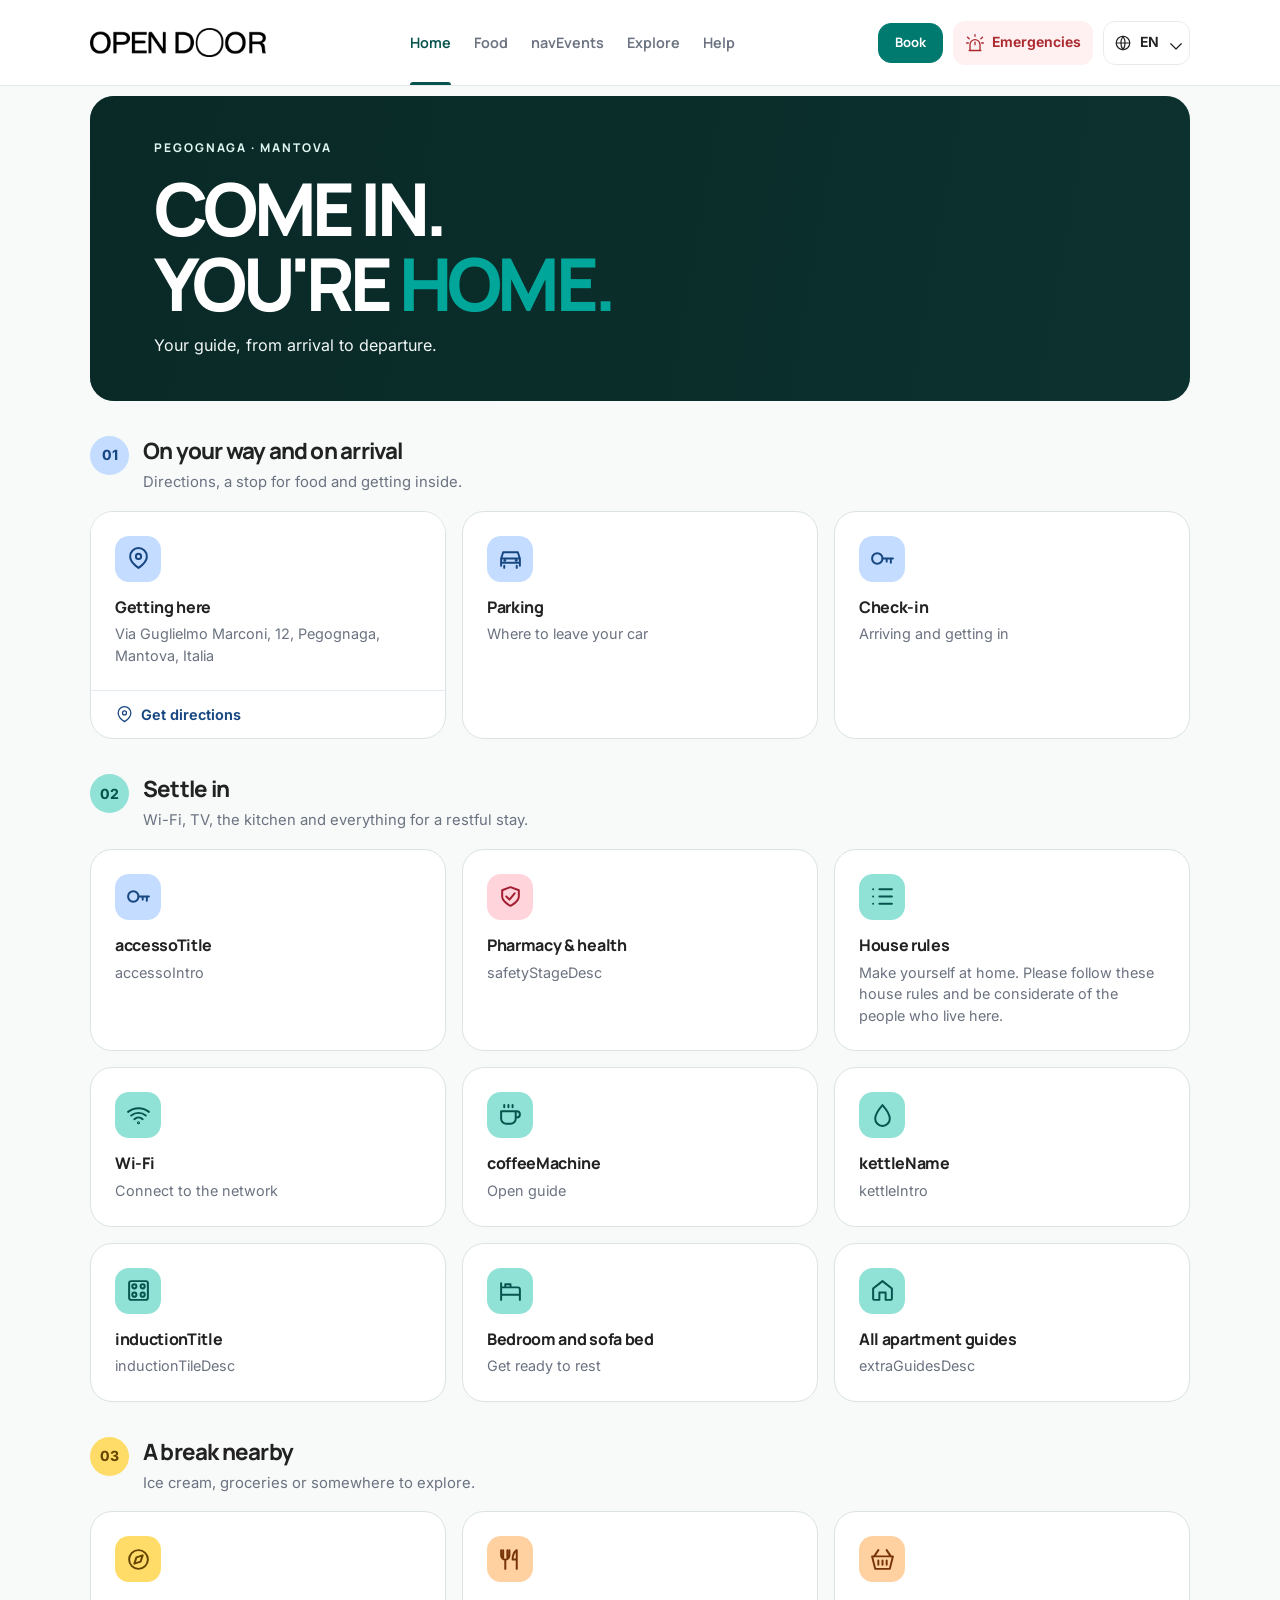
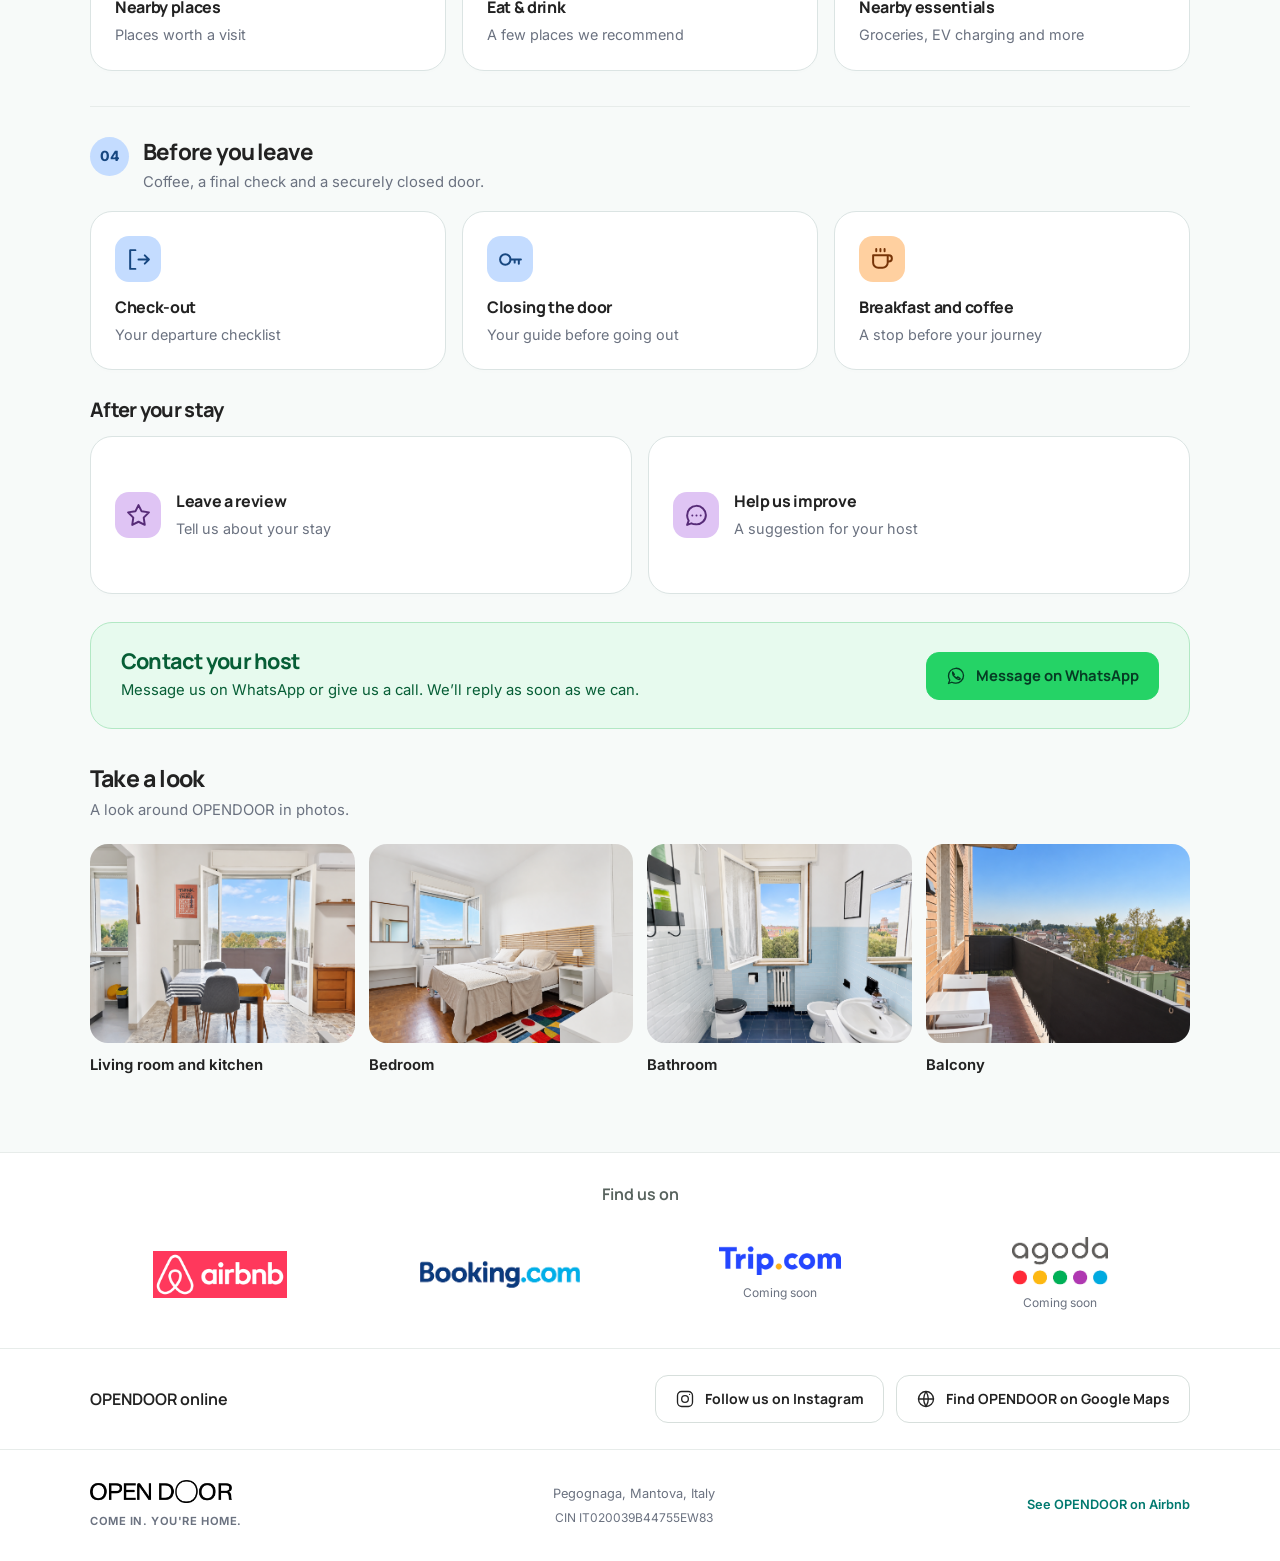
==== index.html @ 650f6b35 "Invalidate browser cache for consistently styled House guide pages" ====
<!doctype html>
<html lang="it">
<head>
  <meta charset="utf-8">
  <meta name="viewport" content="width=device-width, initial-scale=1, viewport-fit=cover">
  <meta http-equiv="Content-Security-Policy" content="default-src 'none'; script-src 'self'; style-src 'self' 'unsafe-inline'; img-src 'self' https: blob: data:; media-src 'self' https: blob:; font-src 'self'; connect-src 'self'; base-uri 'none'; form-action 'none'; object-src 'none'">
  <meta name="robots" content="noindex,nofollow">
  <meta name="theme-color" content="#F7FAF9">
  <meta name="description" content="Il Guest Hub di OPENDOOR a Pegognaga. Check-in, informazioni sulla casa, dintorni e aiuto, in sette lingue.">
  <title>OPENDOOR · Guest Hub</title>
  <link rel="icon" type="image/png" href="assets/images/favicon.png">
  <link rel="stylesheet" href="assets/styles.css?v=20261017-guest-flow-v2">
  <link rel="stylesheet" href="assets/journey.css?v=20261017-unified-house-guides">
  <script defer src="assets/content.js?v=20261017-release-content"></script>
  <script defer src="assets/booking-links.js"></script>
  <script defer src="assets/guest-journey.js?v=20261017-guest-flow-v2"></script>
  <script defer src="assets/content-loader.js"></script>
  <script defer src="assets/app.js?v=20261017-unified-house-guides"></script>
</head>
<body>
  <a class="skip-link" href="#main">Vai al contenuto</a>
  <header class="site-header" id="header"></header>
  <main id="main" tabindex="-1"></main>
  <footer id="footer" class="site-footer"></footer>
  <nav id="mobile-nav" class="mobile-nav" aria-label="Navigazione principale"></nav>
  <noscript><div class="noscript"><img src="assets/images/logo-opendoor-black.png" width="205" height="33" alt="OPENDOOR"><h1>COME IN. YOU'RE HOME.</h1><p>Per aprire il Guest Hub, abilita JavaScript nel browser.<br>Enable JavaScript to open your Guest Hub.</p><a href="tel:112">Emergenza / Emergency · 112</a><br><a href="https://wa.me/393426992850" target="_blank" rel="noopener noreferrer">WhatsApp · Host</a><br><a href="https://airbnb.it/h/opendoor/" target="_blank" rel="noopener noreferrer">Airbnb · OPENDOOR</a></div></noscript>
</body>
</html>
---- assets/styles.css ----
@font-face{font-family:Manrope;font-style:normal;font-weight:100 900;font-display:swap;src:url('fonts/manrope-latin-wght-normal.woff2') format('woff2');unicode-range:U+0000-00FF,U+0131,U+0152-0153,U+02BB-02BC,U+02C6,U+02DA,U+02DC,U+0304,U+0308,U+0329,U+2000-206F,U+2074,U+20AC,U+2122,U+2191,U+2193,U+2212,U+2215,U+FEFF,U+FFFD}
@font-face{font-family:Manrope;font-style:normal;font-weight:100 900;font-display:swap;src:url('fonts/manrope-latin-ext-wght-normal.woff2') format('woff2');unicode-range:U+0100-02BA,U+02BD-02C5,U+02C7-02CC,U+02CE-02D7,U+02DD-02FF,U+0304,U+0308,U+0329,U+1D00-1DBF,U+1E00-1E9F,U+1EF2-1EFF,U+2020,U+20A0-20AB,U+20AD-20C0,U+2113,U+2C60-2C7F,U+A720-A7FF}
@font-face{font-family:Inter;font-style:normal;font-weight:100 900;font-display:swap;src:url('fonts/inter-latin-wght-normal.woff2') format('woff2');unicode-range:U+0000-00FF,U+0131,U+0152-0153,U+02BB-02BC,U+02C6,U+02DA,U+02DC,U+0304,U+0308,U+0329,U+2000-206F,U+2074,U+20AC,U+2122,U+2191,U+2193,U+2212,U+2215,U+FEFF,U+FFFD}
@font-face{font-family:Inter;font-style:normal;font-weight:100 900;font-display:swap;src:url('fonts/inter-latin-ext-wght-normal.woff2') format('woff2');unicode-range:U+0100-02BA,U+02BD-02C5,U+02C7-02CC,U+02CE-02D7,U+02DD-02FF,U+0304,U+0308,U+0329,U+1D00-1DBF,U+1E00-1E9F,U+1EF2-1EFF,U+2020,U+20A0-20AB,U+20AD-20C0,U+2113,U+2C60-2C7F,U+A720-A7FF}
:root{--primary:#00A699;--primary-dark:#008F84;--ink:#222;--muted:#6B7280;--bg:#F7FAF9;--card:#fff;--line:#E7ECEA;--soft:#E6F7F5;--teal-text:#00796F;--red:#AC292E;--red-bg:#FFF1F1;--radius:22px;--heading:Manrope,Inter,system-ui,-apple-system,BlinkMacSystemFont,"Segoe UI",sans-serif;--body:Inter,system-ui,-apple-system,BlinkMacSystemFont,"Segoe UI",sans-serif}
*{box-sizing:border-box}html{font-size:16px;scroll-behavior:smooth;scroll-padding-top:100px}body{margin:0;background:var(--bg);color:var(--ink);font:1rem/1.6 var(--body);-webkit-font-smoothing:antialiased}button,input,select{font:inherit}button,a{-webkit-tap-highlight-color:transparent}a{color:var(--teal-text);text-decoration:none}button{cursor:pointer}button:disabled{cursor:default}img{max-width:100%;height:auto;display:block}svg{width:24px;height:24px;flex-shrink:0}h1,h2,h3,p{margin:0}h1,h2,h3,.button,.tile-title,.desktop-nav,.mobile-nav,.eyebrow{font-family:var(--heading)}h1,h2,h3{line-height:1.2;letter-spacing:-.035em}h1{font-size:clamp(2.2rem,5vw,3.75rem);font-weight:750}h2{font-size:1.65rem;font-weight:750}h3{font-size:1.18rem;font-weight:700}p{color:var(--muted)}a:focus-visible,button:focus-visible,select:focus-visible,summary:focus-visible,[tabindex="-1"]:focus-visible{outline:3px solid #00796F;outline-offset:5px}#main:focus-visible{outline:none}.skip-link{position:fixed;top:12px;left:16px;z-index:100;background:var(--ink);color:#fff;padding:12px 18px;border-radius:12px;transform:translateY(-160%)}.skip-link:focus{transform:none}.site-header{height:86px;position:sticky;top:0;z-index:30;border-bottom:1px solid var(--line);background:rgba(255,255,255,.96)}.header-inner{max-width:1160px;height:100%;margin:auto;padding:0 30px;display:flex;align-items:center;justify-content:space-between;gap:24px}.brand img{width:176px;height:auto}.desktop-nav{display:flex;align-items:center;gap:32px;font-size:.9rem;font-weight:650;height:100%}.desktop-nav a{color:var(--muted);height:100%;display:flex;align-items:center;position:relative}.desktop-nav a.active{color:var(--teal-text)}.desktop-nav a.active:after{content:"";position:absolute;bottom:0;left:0;right:0;height:3px;background:var(--primary);border-radius:5px 5px 0 0}.header-actions{display:flex;align-items:center;gap:10px}.emergency-link{display:flex;gap:7px;align-items:center;color:var(--red);min-height:44px;padding:7px 12px;border-radius:12px;font-size:.875rem;font-weight:650}.emergency-link svg{width:20px;height:20px}@media (hover: hover) and (pointer: fine){.emergency-link:hover{background:var(--red-bg)}}.lang{position:relative}.lang-trigger{display:flex;align-items:center;gap:8px;min-height:44px;min-width:76px;padding:8px 10px;border:1px solid var(--line);border-radius:12px;background:#fff;color:var(--ink);font-size:.875rem;font-weight:650}.lang-trigger svg{width:18px;height:18px}.lang-trigger .chevron{width:12px;height:12px}.lang-menu{position:absolute;right:0;top:52px;min-width:196px;background:#fff;border:1px solid var(--line);border-radius:16px;padding:7px;box-shadow:0 12px 35px #2221}.lang-menu[hidden]{display:none}.lang-menu button{border:0;border-radius:10px;background:transparent;width:100%;text-align:left;padding:10px 12px;min-height:44px;display:flex;justify-content:space-between;gap:12px;color:var(--ink);font-size:.925rem}.lang-menu button.selected{background:var(--soft);color:var(--teal-text)}@media (hover: hover) and (pointer: fine){.lang-menu button:hover{background:var(--soft);color:var(--teal-text)}}.lang-menu button svg{width:18px;height:18px}
main{width:100%;max-width:1160px;margin:auto;padding:0 30px 76px;min-height:65vh}.home-hero{padding:58px 0 40px;border-bottom:1px solid var(--line);display:flex;align-items:center;justify-content:space-between;gap:48px}.eyebrow{font-size:.75rem;letter-spacing:.16em;font-weight:750;color:var(--teal-text);text-transform:uppercase}.home-hero h1{font-size:clamp(2.75rem,5.7vw,4.65rem);line-height:1.03;margin:16px 0 18px;font-weight:780;letter-spacing:-.065em}.home-hero h1 .home-word{color:var(--primary)}.hero-copy{font-size:1.08rem;color:#626966}.hero-aside{max-width:255px;border-left:1px solid var(--line);padding-left:32px;display:flex;flex-direction:column;gap:22px}.mini-fact{display:flex;gap:12px;align-items:center}.mini-fact svg{color:var(--teal-text);width:22px;height:22px}.mini-fact strong{font-size:.925rem;font-weight:650;display:block}.mini-fact span{font-size:.8rem;display:block;color:var(--muted)}.section-heading{display:flex;justify-content:space-between;gap:20px;align-items:center;margin:36px 0 22px}.section-heading h2{font-size:1.45rem}.section-heading p{margin-top:6px;font-size:.925rem}.section-heading .section-note{font-size:.75rem;letter-spacing:.08em;font-weight:650;color:var(--muted);white-space:nowrap}.tile-grid{display:grid;grid-template-columns:repeat(4,minmax(0,1fr));gap:16px}.tile{background:var(--card);border:1px solid var(--line);border-radius:var(--radius);padding:24px;min-height:172px;color:var(--ink);display:flex;flex-direction:column;align-items:flex-start;gap:18px;position:relative;box-shadow:0 3px 8px #273b3402;transition:transform .15s,box-shadow .15s,border-color .15s}@media (hover: hover) and (pointer: fine){.tile:hover{transform:translateY(-2px);border-color:#b9d9d4;box-shadow:0 8px 22px #273b3408}}.icon-box{display:flex;align-items:center;justify-content:center;width:44px;height:44px;border-radius:13px;background:var(--soft);color:var(--teal-text);flex-shrink:0}.icon-box svg{width:22px;height:22px}.tile-title{font-size:.975rem;font-weight:750;line-height:1.3;display:block;letter-spacing:-.02em}.tile-description{font-size:.875rem;line-height:1.5;color:var(--muted);display:block;margin-top:5px}.tile.featured{background:var(--soft);border-color:#c2e9e4}.tile.featured .icon-box{background:var(--primary);color:#fff}.tile.danger .icon-box{color:var(--red);background:var(--red-bg)}.help-banner{margin-top:28px;border-radius:var(--radius);background:#087F76;color:#fff;padding:25px 30px;display:flex;justify-content:space-between;gap:25px;align-items:center}.help-banner h2{font-size:1.35rem;margin-bottom:5px}.help-banner p{color:#d5efeb;font-size:.925rem}.help-banner .button{background:#fff;color:#00685F;white-space:nowrap;border-color:#fff}.button{display:inline-flex;align-items:center;justify-content:center;gap:10px;border-radius:13px;min-height:48px;padding:12px 19px;font-size:.925rem;font-weight:700;line-height:1.4;color:#fff;background:var(--teal-text);border:1px solid var(--teal-text);text-align:center;transition:background .15s}.button svg{width:20px;height:20px}@media (hover: hover) and (pointer: fine){.button:hover{background:#00685F;border-color:#00685F}}.button.secondary{background:var(--soft);color:var(--teal-text);border-color:transparent}@media (hover: hover) and (pointer: fine){.button.secondary:hover{background:#d6efeb}}.button.outline{color:var(--ink);background:#fff;border:1px solid #d7dfdc}@media (hover: hover) and (pointer: fine){.button.outline:hover{background:var(--bg)}}.button.danger{background:var(--red);border-color:var(--red)}@media (hover: hover) and (pointer: fine){.button.danger:hover{background:#922126}}.actions{display:flex;flex-wrap:wrap;gap:12px;margin-top:22px}.back-link{display:inline-flex;align-items:center;gap:8px;min-height:44px;font-size:.875rem;font-weight:600;color:var(--muted);margin:24px 0 10px}.back-link svg{width:16px;height:16px}.page-header{padding:14px 0 30px;max-width:760px}.page-header .eyebrow{margin-bottom:14px}.page-header h1{font-size:clamp(2.1rem,4vw,3.2rem)}.page-header p{font-size:1.05rem;margin-top:14px;max-width:640px}.content-narrow{max-width:760px}.content-grid{display:grid;grid-template-columns:1.4fr 1fr;gap:22px;align-items:start}.panel{padding:30px;background:#fff;border:1px solid var(--line);border-radius:var(--radius)}.panel+.panel{margin-top:20px}.panel h2{font-size:1.35rem;margin-bottom:16px}.panel p+p{margin-top:12px}.panel-heading{display:flex;align-items:center;gap:13px;margin-bottom:20px}.panel-heading h2{margin:0}.panel.teal-panel{background:var(--soft);border-color:#cdebe6}.label{font-size:.8rem;letter-spacing:.055em;text-transform:uppercase;font-weight:700;color:var(--muted);margin-bottom:8px}.network{display:flex;justify-content:space-between;align-items:center;gap:16px;border-bottom:1px solid var(--line);padding-bottom:22px;margin-bottom:22px}.network strong{font-size:2rem;line-height:1.2;letter-spacing:-.035em}.copy-button{border:1px solid var(--line);background:var(--bg);border-radius:12px;padding:10px 14px;min-height:44px;display:flex;align-items:center;gap:8px;font-size:.875rem;color:var(--ink)}.copy-button svg{width:18px;height:18px}.info-line{display:flex;gap:12px;align-items:flex-start;padding:18px;background:var(--soft);border-radius:15px;color:var(--teal-text);font-size:.925rem}.info-line p{color:#34635b}.info-line svg{width:20px;height:20px;margin-top:3px}.steps{list-style:none;padding:0;margin:0}.step{display:flex;gap:20px;padding:25px 0;border-bottom:1px solid var(--line)}.step:first-child{padding-top:0}.step:last-child{border:0;padding-bottom:0}.step-number{width:35px;height:35px;border-radius:50%;background:var(--soft);color:var(--teal-text);flex-shrink:0;display:flex;align-items:center;justify-content:center;font-size:.925rem;font-weight:750}.step h2{font-size:1.1rem;margin:4px 0 9px}.step p{font-size:.975rem}.step .inline-link{font-size:.9rem;font-weight:650;display:inline-flex;min-height:40px;align-items:center;margin-top:6px}.step .info-line{margin-top:13px}.fact-grid{display:grid;grid-template-columns:repeat(3,minmax(0,1fr));gap:12px;margin-bottom:24px}.fact{padding:22px;background:var(--soft);border-radius:18px;display:flex;flex-direction:column;gap:10px;color:var(--teal-text)}.fact strong{color:var(--ink);font-size:1rem}.fact span{font-size:.875rem;color:var(--muted)}.amenities{display:flex;flex-wrap:wrap;gap:10px;margin-top:20px}.amenity{display:flex;align-items:center;gap:8px;padding:8px 12px;border-radius:10px;border:1px solid var(--line);font-size:.875rem}.amenity svg{width:18px;height:18px;color:var(--teal-text)}.accordion{border:1px solid var(--line);border-radius:18px;background:#fff;margin-top:12px;overflow:hidden}.accordion summary{cursor:pointer;display:flex;gap:14px;align-items:center;list-style:none;padding:20px;min-height:70px;font-family:var(--heading);font-weight:700;font-size:1rem}.accordion summary::-webkit-details-marker{display:none}.accordion summary:after{content:"+";font-weight:400;font-size:1.5rem;line-height:1;margin-left:auto;color:var(--muted)}.accordion[open] summary:after{content:"−"}.accordion summary svg{color:var(--teal-text);width:21px;height:21px}.accordion-body{padding:0 22px 22px}.accordion-body p{font-size:.975rem}.rule-list{list-style:none;padding:0;margin:0}.rule-list li{padding:16px 0;border-bottom:1px solid var(--line)}.rule-list li:last-child{border:0;padding-bottom:0}.rule-list strong{display:block;font-size:.975rem;margin-bottom:5px}.rule-list p{font-size:.925rem}.checklist{display:flex;flex-direction:column;gap:0;margin:8px 0}.check-item{display:flex;gap:14px;align-items:flex-start;padding:16px 0;border-bottom:1px solid var(--line);cursor:pointer}.check-item:last-child{border:0}.check-item input{appearance:none;width:24px;height:24px;border:1.5px solid #c2d3cd;border-radius:7px;flex-shrink:0;margin:2px 0 0;background:#fff;display:grid;place-content:center;cursor:pointer}.check-item input:checked{background:var(--teal-text);border-color:var(--teal-text)}.check-item input:checked:after{content:"✓";color:#fff;font-weight:800;font-size:17px}.check-item input:focus-visible{outline:3px solid var(--primary-dark);outline-offset:4px}.check-item input:checked+span{color:var(--muted)}.check-item span{font-size:.975rem}.check-item small{display:block;color:var(--muted);font-size:.875rem}.thank-you{padding-top:24px;border-top:1px solid var(--line);margin-top:20px;color:var(--teal-text);font-weight:600}.host-panel{background:var(--soft);border-color:#cdebe6;max-width:760px}.host-identity{display:flex;gap:16px;align-items:center;margin-bottom:25px}.host-avatar{width:62px;height:62px;border-radius:50%;background:#d0eee9;display:flex;align-items:center;justify-content:center;font-size:1.75rem;font-weight:600;color:#08766d}.host-identity h2{font-size:1.45rem;margin:0}.host-identity p{font-size:.875rem}.host-panel .actions .button{flex:1}.host-panel .actions{margin:0}.help-secondary{display:grid;grid-template-columns:1fr 1fr;gap:16px;max-width:760px;margin-top:20px}.help-secondary .tile{min-height:154px}.emergency-panel{background:var(--red-bg);border-color:#efdadb;text-align:center}.emergency-number{display:block;font-size:clamp(5rem,15vw,7rem);font-weight:750;line-height:1.1;letter-spacing:-.06em;color:var(--red);margin:12px 0}.emergency-panel h2{font-size:1.2rem;color:#70272b}.emergency-panel p{color:#7d5557}.emergency-panel .button{margin:24px 0 5px;min-width:230px}.emergency-note{margin-top:12px;font-size:.875rem}.emergency-panel .eyebrow{color:var(--red)}.emergency-safety{margin-top:22px}.category-links{display:grid;grid-template-columns:repeat(3,minmax(0,1fr));gap:16px;margin-bottom:32px}.category-links .tile{min-height:152px}.place-grid{display:grid;grid-template-columns:repeat(2,minmax(0,1fr));gap:20px}.place-card{display:flex;flex-direction:column;border-radius:var(--radius);background:#fff;border:1px solid var(--line);overflow:hidden}.place-photo{position:relative;background:var(--soft);height:225px;overflow:hidden}.place-photo img{width:100%;height:100%;object-fit:cover}.distance{display:inline-flex;align-items:center;gap:5px;background:var(--soft);border-radius:50px;padding:6px 11px;font-size:.8rem;font-weight:600;color:var(--teal-text);white-space:nowrap}.distance svg{width:14px;height:14px}.place-photo .distance{position:absolute;left:18px;bottom:17px;background:#fff;color:var(--ink)}.place-body{padding:25px;display:flex;flex-direction:column;flex:1}.place-meta{display:flex;justify-content:space-between;gap:12px;align-items:center;margin-bottom:14px}.place-category{font-size:.75rem;letter-spacing:.065em;text-transform:uppercase;color:var(--teal-text);font-weight:700}.place-body h2{font-size:1.32rem;letter-spacing:-.03em}.place-body p{font-size:.925rem;margin-top:12px}.place-address{display:flex;align-items:flex-start;gap:8px;color:var(--muted);font-size:.8rem;margin-top:12px}.place-address svg{width:15px;height:15px;margin-top:3px}.place-body .button{margin-top:22px;width:100%}.place-body .button-space{flex:1;min-height:4px}.photo-credit{font-size:.75rem;padding:10px 25px;border-top:1px solid var(--line);color:var(--muted)}.photo-credit a{color:var(--muted);text-decoration:underline}.food-grid{grid-template-columns:repeat(3,minmax(0,1fr))}.food-grid .place-body{padding:24px}.food-grid .place-body h2{font-size:1.12rem}.food-grid .place-meta{display:block}.food-grid .distance{margin-top:10px}.local-note{font-size:.875rem;margin-bottom:22px}.waste-panel .icon-box{margin-bottom:20px}.empty-page{padding:35px;text-align:center}.gallery{display:grid;grid-template-columns:repeat(4,minmax(0,1fr));gap:14px}.gallery img{border-radius:18px;aspect-ratio:4/3;object-fit:cover}.toast{position:fixed;bottom:30px;left:50%;transform:translateX(-50%);padding:12px 20px;border-radius:14px;background:var(--ink);color:#fff;z-index:60;box-shadow:0 8px 20px #0002;max-width:calc(100vw - 40px);font-size:.875rem}.site-footer{border-top:1px solid var(--line);background:#fff}.footer-inner{max-width:1160px;margin:auto;padding:30px;display:flex;justify-content:space-between;align-items:center;gap:20px}.footer-brand img{width:142px}.footer-brand .footer-slogan{font-size:.7rem;font-weight:650;letter-spacing:.05em;color:var(--muted);margin-top:10px}.footer-info{text-align:center;font-size:.8rem;color:var(--muted)}.footer-info .cin{font-size:.75rem;margin-top:3px}.airbnb-link{font-size:.8rem;font-weight:600;min-height:44px;display:inline-flex;align-items:center}.mobile-nav{display:none}.noscript{max-width:550px;margin:100px auto;text-align:center;padding:30px}.noscript img{margin:0 auto 35px}.noscript p{margin:25px 0}
@media(min-width:1300px){.home-hero{padding-top:64px;padding-bottom:46px}.tile{min-height:176px}}
@media(max-width:1100px){.desktop-nav{gap:24px}.tile-grid{grid-template-columns:repeat(3,minmax(0,1fr))}.header-inner{gap:16px}.brand img{width:152px}.emergency-link span{display:none}.food-grid{grid-template-columns:repeat(2,minmax(0,1fr))}}
@media(max-width:767px){html{scroll-padding-top:85px}.site-header{height:72px}.header-inner{padding:0 22px;gap:14px}.brand img{width:145px}.desktop-nav{display:none}.header-actions{gap:4px}.emergency-link{padding:10px}.lang-trigger{min-width:66px;gap:6px;padding:8px}.lang-trigger .chevron{display:none}main{padding:0 22px 38px}.home-hero{padding:32px 0 28px;display:block}.home-hero h1{font-size:clamp(2.65rem,8.3vw,3.5rem);margin:13px 0 16px}.hero-copy{font-size:.975rem}.hero-aside{display:none}.eyebrow{font-size:.7rem;letter-spacing:.12em}.section-heading{margin:28px 0 18px}.section-heading h2{font-size:1.28rem}.section-heading p{font-size:.875rem}.section-note{display:none}.tile-grid{grid-template-columns:repeat(2,minmax(0,1fr));gap:12px}.tile{padding:20px 17px;min-height:165px;gap:16px;border-radius:19px}.tile-title{font-size:.875rem;overflow-wrap:anywhere}.tile-description{font-size:.8125rem}.icon-box{width:39px;height:39px;border-radius:12px}.icon-box svg{width:21px;height:21px}.help-banner{padding:23px;display:block;margin-top:22px}.help-banner h2{font-size:1.25rem}.help-banner .button{margin-top:18px;width:100%}.help-banner p{font-size:.875rem}.mobile-nav{display:grid;grid-template-columns:repeat(4,minmax(0,1fr));position:fixed;bottom:0;left:0;right:0;border-top:1px solid var(--line);background:rgba(255,255,255,.97);padding:8px 14px calc(8px + env(safe-area-inset-bottom));z-index:35}.mobile-nav a{display:flex;flex-direction:column;align-items:center;justify-content:center;gap:4px;color:var(--muted);min-height:48px;font-size:.75rem;font-weight:650;border-radius:13px}.mobile-nav a svg{width:21px;height:21px}.mobile-nav a.active{color:var(--teal-text);background:var(--soft)}.site-footer{padding-bottom:calc(73px + env(safe-area-inset-bottom))}.footer-inner{padding:27px 22px;flex-direction:column;gap:14px}.footer-brand{text-align:center}.footer-brand img{margin:auto;width:140px}.footer-info{font-size:.75rem}.footer-brand .footer-slogan{font-size:.65rem}.airbnb-link{font-size:.8rem;min-height:32px}.back-link{margin-top:14px}.page-header{padding:10px 0 24px}.page-header h1{font-size:2.15rem}.page-header p{font-size:1rem;margin-top:12px}.page-header .eyebrow{margin-bottom:12px}.content-grid{display:flex;flex-direction:column;gap:18px}.content-grid>div,.content-grid>aside{width:100%}.panel{padding:23px;border-radius:20px}.panel h2{font-size:1.2rem}.panel+.panel{margin-top:16px}.step{gap:14px;padding:23px 0}.step-number{width:31px;height:31px;font-size:.85rem}.step h2{font-size:1.05rem}.step p{font-size:.925rem}.info-line{padding:15px;font-size:.875rem;gap:10px}.network strong{font-size:1.65rem}.copy-button{padding:10px;font-size:.8rem}.network{gap:10px}.fact-grid{gap:9px}.fact{padding:17px 12px;gap:8px;border-radius:15px}.fact strong{font-size:.925rem}.fact span{font-size:.75rem}.amenity{font-size:.8125rem;padding:7px 9px}.accordion summary{font-size:.95rem;padding:19px 18px}.accordion-body{padding:0 18px 20px}.host-panel .actions{flex-direction:column;gap:10px}.host-identity{margin-bottom:22px}.host-avatar{width:54px;height:54px}.help-secondary{gap:12px}.help-secondary .tile{min-height:150px}.emergency-number{font-size:6rem}.emergency-panel .button{width:100%;min-width:0}.category-links{grid-template-columns:1fr;gap:12px;margin-bottom:27px}.category-links .tile{min-height:84px;padding:18px;flex-direction:row;gap:15px;align-items:center}.place-grid,.food-grid{grid-template-columns:1fr;gap:17px}.place-photo{height:210px}.place-body,.food-grid .place-body{padding:23px}.food-grid .place-meta{display:flex}.food-grid .distance{margin-top:0}.place-body h2,.food-grid .place-body h2{font-size:1.2rem}.place-body .button{margin-top:20px}.photo-credit{padding:9px 23px}.toast{bottom:95px}.actions .button{flex:1}.gallery{grid-template-columns:repeat(2,minmax(0,1fr))}}
@media(max-width:359px){.header-inner{padding:0 16px}.brand img{width:124px}main{padding-left:16px;padding-right:16px}.tile{padding:17px 14px}.tile-title{font-size:.83rem}.tile-description{font-size:.8rem}.home-hero h1{font-size:2.55rem}.food-grid .place-meta{display:block}.food-grid .distance{margin-top:10px}.copy-button span{font-size:.75rem}.network strong{font-size:1.45rem}.panel{padding:20px}.fact-grid{grid-template-columns:1fr}.fact{flex-direction:row;align-items:center;gap:13px}.fact span{margin-left:auto}.mobile-nav{padding-left:10px;padding-right:10px}}
@media(prefers-reduced-motion:reduce){html{scroll-behavior:auto}*,*:before,*:after{transition:none!important;animation:none!important}}
@media(max-width:767px){.tile-description,.mobile-nav a{font-size:.875rem}.tile-title{font-size:.925rem}.tile{min-height:174px}.fact span{font-size:.875rem}.amenity{font-size:.875rem}.copy-button,.footer-info,.airbnb-link{font-size:.875rem}}
@media(max-width:359px){.tile-description{font-size:.875rem}.tile-title{font-size:.875rem}.home-hero h1{font-size:2.45rem}}
.button>span,.mobile-nav a>span{min-width:0;overflow-wrap:anywhere}.help-banner .button{white-space:normal}.check-item input:checked:after{content:"";width:11px;height:6px;border:solid white;border-width:0 0 2px 2px;transform:rotate(-45deg);font-size:0}
.tile>span:last-child{width:100%;min-width:0}.tile-description{overflow-wrap:anywhere}
@media(max-width:767px){.panel .actions{flex-direction:column;align-items:stretch}.panel .actions .button{width:100%}.button>span{overflow-wrap:normal}}

/* Explicit contrast across every state of the home WhatsApp button. */
.help-banner .button,.help-banner .button:visited{background:#fff;color:#00685f;border-color:#fff}.help-banner .button:focus-visible{background:#e7f6f3;color:#00574f;border-color:#fff}@media (hover: hover) and (pointer: fine){.help-banner .button:hover{background:#e7f6f3;color:#00574f;border-color:#fff}}
.help-banner .button:active{background:#d0ece6;color:#004c45;border-color:#d0ece6}
.button:focus-visible,.manual-tile:focus-visible,.photo-button:focus-visible{outline:3px solid #003e38;outline-offset:4px}
.help-banner .button:focus-visible{outline-color:#fff}
.button,.button:visited{color:#fff}
.button.secondary,.button.secondary:visited{color:var(--teal-text)}
.button.outline,.button.outline:visited{color:var(--ink)}
.help-banner .button,.help-banner .button:visited{color:#00685f}.help-banner .button:focus-visible{color:#00574f}@media (hover: hover) and (pointer: fine){.help-banner .button:hover{color:#00574f}}
.help-banner .button:active{color:#004c45}
.inline-link{display:inline-flex;align-items:center;min-height:44px;color:var(--teal-text);font-weight:650;font-size:.925rem;line-height:1.5}@media (hover: hover) and (pointer: fine){.inline-link:hover{text-decoration:underline;text-underline-offset:4px}}
.arrival-mode{display:flex;align-items:center;gap:10px;margin:17px 0 12px}
.arrival-mode .icon-box{width:34px;height:34px;border-radius:10px}
.arrival-mode svg{width:19px;height:19px}
.arrival-mode h3{font-size:.975rem;font-weight:700;line-height:1.5}
.arrival-videos{margin-top:36px}
.video-grid{display:grid;grid-template-columns:repeat(2,minmax(0,1fr));gap:20px}
.video-card{border:1px solid var(--line);border-radius:var(--radius);overflow:hidden;background:#fff;min-width:0}
.video-frame{aspect-ratio:16/9;background:#ecf4f2}
.video-frame video{width:100%;height:100%;display:block;object-fit:contain;background:#111}
.video-slot{height:100%;display:flex;align-items:center;justify-content:center;flex-direction:column;gap:15px;padding:24px;color:#4b7169;text-align:center;line-height:1.5;font-size:.925rem}
.video-slot svg{width:40px;height:40px;color:#5b8179}
.video-copy{padding:23px}
.video-copy h3{font-family:var(--heading);font-size:1.08rem;line-height:1.4;font-weight:750}
.video-copy p{font-size:.925rem;line-height:1.65;margin-top:9px}
.manual-heading{margin-top:0}
.manual-grid{display:grid;grid-template-columns:repeat(4,minmax(0,1fr));gap:16px}
.manual-tile{display:flex;flex-direction:column;gap:13px;min-height:175px;min-width:0;padding:23px;border:1px solid var(--line);border-radius:var(--radius);background:#fff;transition:border-color .15s,background .15s,transform .15s;color:var(--ink)}@media (hover: hover) and (pointer: fine){.manual-tile:hover{border-color:#8ccbc0;background:#f1faf7;transform:translateY(-2px)}}
.manual-tile strong{font-family:var(--heading);font-size:1.02rem;line-height:1.35;font-weight:750;overflow-wrap:anywhere}
.manual-tile>span:last-child{color:var(--muted);font-size:.875rem;line-height:1.5;margin-top:auto}
.manual-tile .icon-box{height:46px;width:46px}
.manual-tile .icon-box svg{height:25px;width:25px}
.house-bottom{display:grid;grid-template-columns:1.25fr 1fr;gap:20px;margin-top:28px}
.house-bottom>.panel+.panel{margin:0}
.house-facts{display:flex;flex-wrap:wrap;gap:16px;margin-top:22px;font-size:.875rem;color:var(--muted)}
.house-facts>span{display:inline-flex;align-items:center;gap:7px}
.house-facts svg{width:19px;height:19px;color:var(--teal-text)}
.guide-top{display:flex;gap:18px;align-items:center;margin-bottom:28px}
.guide-symbol{height:72px;width:72px;border-radius:20px;display:grid;place-items:center;background:var(--soft);color:var(--teal-text);flex-shrink:0}
.guide-symbol svg{height:36px;width:36px}
.guide-top .label{display:block;font-size:.875rem}
.guide-top p{font-size:.925rem}
.guide-layout{display:grid;grid-template-columns:1.25fr 1fr;gap:20px;align-items:start}
.guide-layout>.panel+.panel{margin:0}
.guide-steps{list-style:none;counter-reset:guide;padding:0;margin:0}
.guide-steps li{counter-increment:guide;position:relative;padding:18px 0 18px 46px;border-top:1px solid var(--line);font-size:1rem;line-height:1.65;color:var(--muted)}
.guide-steps li:first-child{border-top:0;padding-top:4px}
.guide-steps li:before{content:counter(guide);display:grid;place-items:center;width:29px;height:29px;border-radius:50%;background:var(--soft);color:var(--teal-text);font-weight:700;font-size:.875rem;position:absolute;top:20px;left:0}
.guide-steps li:first-child:before{top:6px}
.empty-guide{display:flex;gap:15px;align-items:flex-start;padding:22px;border:1px dashed #c5d8d2;border-radius:15px;background:#f7faf9}
.empty-guide svg{width:25px;height:25px;color:var(--teal-text);flex-shrink:0}
.empty-guide p{font-size:1rem}
.controls-slot{aspect-ratio:4/3;display:flex;flex-direction:column;justify-content:center;align-items:center;gap:16px;background:#edf5f2;border-radius:15px;padding:24px;text-align:center}
.controls-slot svg{width:38px;height:38px;color:#51796f}
.controls-slot p{font-size:.925rem;max-width:300px}
.controls-photo{width:100%;height:auto;border-radius:15px;object-fit:contain}
.appliance-video-section{max-width:760px;margin-top:32px}
.appliance-video-slot{min-height:160px;display:flex;gap:20px;align-items:center;padding:28px;background:#edf5f2;border:1px dashed #c5d8d2;border-radius:var(--radius)}
.appliance-video-slot svg{width:38px;height:38px;flex-shrink:0;color:#51796f}
.photo-section{margin-top:35px}
.gallery-item{margin:0;min-width:0}
.gallery-item figcaption{font-size:.925rem;font-weight:650;color:var(--ink);margin-top:11px;line-height:1.5}
.photo-slot{aspect-ratio:4/3;display:flex;flex-direction:column;gap:12px;align-items:center;justify-content:center;border:1px dashed #bfd5ce;border-radius:18px;background:#edf5f2;padding:15px;text-align:center;color:#4a7167;font-size:.875rem}
.photo-slot svg{width:34px;height:34px}
.photo-button{display:block;padding:0;border:0;background:transparent;border-radius:18px;width:100%;cursor:zoom-in}
.photo-button img{width:100%;height:auto;aspect-ratio:4/3;object-fit:cover}
.gallery-full{grid-template-columns:repeat(2,minmax(0,1fr))}
.photo-dialog{border:0;padding:20px;border-radius:20px;max-width:min(1000px,calc(100vw - 32px));max-height:90vh;position:fixed;background:#fff;box-shadow:0 20px 70px #0004}
.photo-dialog::backdrop{background:#101a16c9}
.photo-dialog img{max-width:100%;max-height:72vh;object-fit:contain;display:block;margin:0 auto}
.photo-dialog p{margin-top:15px;text-align:center;font-weight:650}
.photo-close{width:44px;height:44px;border-radius:50%;border:1px solid var(--line);background:#fff;color:var(--ink);display:grid;place-items:center;position:relative;margin:0 0 12px auto;cursor:pointer}
.photo-close svg{width:21px;height:21px}
.stay-links{display:grid;grid-template-columns:repeat(2,minmax(0,1fr));gap:16px;margin-top:32px}
.stay-links .tile{min-height:145px;flex-direction:row;align-items:center;gap:17px}
.stay-links .tile>span:last-child{width:auto;flex:1}
.host-avatar svg{height:29px;width:29px}
.help-damage{margin-top:20px}
.emergency-panel+aside .icon-box{margin-bottom:18px}
.review-section>h2{font-size:1.3rem;margin-bottom:22px}
.review-grid{display:grid;grid-template-columns:repeat(2,minmax(0,1fr));gap:20px}
.review-card{display:flex;flex-direction:column;align-items:start;min-width:0}
.review-card.panel+.panel{margin:0}
.platform-label{font-family:var(--heading);font-size:1.65rem;letter-spacing:-.035em;font-weight:750;color:var(--ink);margin-bottom:16px}
.review-card .button{margin-top:auto;width:100%}
.review-card p{margin-bottom:24px}
.review-private{margin-top:32px;padding:24px 0;border-top:1px solid var(--line)}
.review-private h2{font-size:1.3rem;margin-bottom:10px}
.feedback-label{display:block;font-size:1rem;font-weight:700;color:var(--ink);margin-bottom:14px}
#feedback-message{display:block;resize:vertical;min-height:180px;width:100%;border:1px solid #b8ccc5;border-radius:14px;padding:17px;font-family:var(--body);font-size:1rem;line-height:1.65;color:var(--ink);background:#fbfdfc}
#feedback-message::placeholder{color:#73807b;opacity:1}
#feedback-message:focus-visible{outline:3px solid #007c72;outline-offset:3px}
.feedback-note{margin-top:17px;font-size:.925rem}
.unavailable{padding-top:65px}
@media(max-width:1100px){.manual-grid{grid-template-columns:repeat(3,minmax(0,1fr))}}
@media(max-width:767px){
 .manual-grid{grid-template-columns:repeat(2,minmax(0,1fr));gap:12px}
 .manual-tile{padding:20px 17px;min-height:162px;border-radius:20px;gap:13px}
 .manual-tile strong{font-size:1rem}
 .manual-tile .icon-box{width:43px;height:43px}
 .manual-tile>span:last-child{font-size:.875rem}
 .manual-heading h2{font-size:1.3rem}
 .manual-heading p{font-size:.925rem}
 .house-bottom,.guide-layout{grid-template-columns:1fr;gap:16px}
 .house-facts{flex-direction:column;gap:12px;font-size:.925rem}
 .video-grid{grid-template-columns:1fr;gap:17px}
 .arrival-videos{margin-top:28px}
 .video-copy{padding:22px}
 .gallery,.gallery-full{grid-template-columns:repeat(2,minmax(0,1fr));gap:16px 12px}
 .gallery-item figcaption{font-size:.875rem}
 .photo-slot{border-radius:15px;font-size:.875rem;gap:9px}
 .photo-slot svg{height:27px;width:27px}
 .photo-section .section-heading{gap:14px;align-items:flex-start}
 .photo-section .section-heading h2{font-size:1.25rem}
 .photo-section .section-heading p{font-size:.925rem}
 .photo-section .section-heading .inline-link{font-size:.875rem;flex-shrink:0}
 .stay-links{grid-template-columns:1fr;gap:12px;margin-top:26px}
 .stay-links .tile{min-height:105px;padding:22px;gap:17px}
 .guide-top{margin-bottom:22px;gap:15px}
 .guide-symbol{height:62px;width:62px;border-radius:18px}
 .guide-symbol svg{height:30px;width:30px}
 .empty-guide{padding:18px}
 .guide-steps li{padding-left:43px}
 .appliance-video-slot{align-items:flex-start;padding:23px;gap:15px}
 .appliance-video-slot p{font-size:.975rem}
 .review-grid{grid-template-columns:1fr;gap:17px}
 .review-private{margin-top:28px}
 .photo-dialog{padding:14px;max-width:calc(100vw - 24px)}
}
@media(max-width:359px){.manual-tile{padding:18px 14px}.manual-tile strong{font-size:.925rem}.photo-slot{padding:12px}.photo-section .section-heading{flex-wrap:wrap}}
@media(prefers-reduced-motion:reduce){@media (hover: hover) and (pointer: fine){.manual-tile:hover{transform:none}}}
.step>div,.guide-layout>.panel,.house-bottom>.panel,.review-card,.guide-top>div{min-width:0}
.step>div{flex:1}
.button{max-width:100%;min-width:0}
.button>span{min-width:0;overflow-wrap:anywhere}
.platform-label{max-width:100%;overflow-wrap:anywhere}
.house-facts>span{min-width:0;max-width:100%}
.house-facts>span>span{min-width:0}
.house-facts svg{flex-shrink:0}
body{overflow-wrap:anywhere}
.mobile-nav a{min-width:0}
.mobile-nav a>span{max-width:100%;overflow-wrap:anywhere}
.airbnb-link{max-width:100%;text-align:center}
.airbnb-link>span{min-width:0;overflow-wrap:anywhere}
@media(max-width:767px){
 .house-bottom,.guide-layout,.review-grid{grid-template-columns:minmax(0,1fr)}
 .manual-grid{grid-template-columns:repeat(auto-fit,minmax(min(100%,max(8rem,calc((100% - 12px)/2))),1fr))}
 .manual-tile>span:last-child{overflow-wrap:anywhere}
 .button>span{overflow-wrap:anywhere}
 .gallery,.gallery-full{grid-template-columns:repeat(auto-fit,minmax(min(100%,max(8rem,calc((100% - 12px)/2))),1fr))}
 .site-footer{padding-bottom:calc(5rem + env(safe-area-inset-bottom))}
 .toast{bottom:calc(6rem + env(safe-area-inset-bottom))}
}

/* The guest journey follows arrival, the stay, the surroundings and departure. */
.hub-heading{margin-bottom:26px}
.journey-section{margin-top:32px}
.journey-heading{display:flex;align-items:flex-start;gap:14px;margin-bottom:18px}
.journey-heading>div{min-width:0}
.journey-heading h2{font-size:1.4rem;margin:2px 0 6px}
.journey-heading p{font-size:.925rem}
.journey-number{width:37px;height:37px;display:grid;place-items:center;flex-shrink:0;border:1px solid #cce2db;background:#edf5f2;color:var(--teal-text);border-radius:50%;font-size:.8rem;font-weight:750}
.journey-grid{display:grid;grid-template-columns:repeat(3,minmax(0,1fr));gap:16px}
.journey-grid .tile{min-height:166px}
.journey-support{display:grid;grid-template-columns:repeat(2,minmax(0,1fr));gap:16px;margin-top:16px}
.journey-support .tile{min-height:100px;flex-direction:row;align-items:center;padding:20px 24px;gap:17px}
.journey-support .tile>span:last-child{min-width:0}
.journey-departure{padding-top:30px;border-top:1px solid var(--line)}
.journey-departure .journey-grid{grid-template-columns:minmax(0,1fr)}
.journey-departure .journey-grid .tile{min-height:112px;flex-direction:row;align-items:center;background:var(--soft);border-color:#c2e9e4}
.journey-departure .stay-links{margin-top:16px}
.manual-group{margin-top:24px}
.manual-group>h3{font-size:1rem;margin-bottom:15px;color:#4c625a;letter-spacing:0}
.manual-grid{grid-template-columns:repeat(5,minmax(0,1fr))}
.manual-orientation{grid-template-columns:repeat(3,minmax(0,1fr))}
.manual-care{grid-template-columns:minmax(0,1fr)}
.manual-care .manual-tile{min-height:92px;flex-direction:row;align-items:center}
.manual-care .manual-tile>span:last-child{margin:0 0 0 auto}
.house-about{margin-top:28px}
.house-departure{margin-top:32px}
.guide-single{grid-template-columns:minmax(0,1fr);max-width:760px}
.guide-photo-panel h2{font-size:1.15rem}
.controls-photo{aspect-ratio:4/3;object-fit:cover}
.guide-layout>.panel>h2{line-height:1.35}
.guide-layout .actions{align-items:center}
.guide-layout .actions .inline-link{display:flex;align-items:center;min-height:44px}
.balcony-notes h3{font-size:1rem;line-height:1.4;margin-bottom:8px}
.balcony-notes h3:not(:first-child){margin-top:24px;padding-top:24px;border-top:1px solid var(--line)}
.waste-location{margin-top:24px;padding-top:20px;border-top:1px solid var(--line)}
.waste-location h3{font-size:1rem;margin-bottom:10px}
.rule-highlights{display:flex;flex-wrap:wrap;gap:12px;margin-bottom:24px}
.rule-highlights>span{display:inline-flex;align-items:center;gap:9px;background:var(--soft);border:1px solid #cde6df;border-radius:12px;padding:12px 16px;color:var(--teal-text);font-size:.875rem;font-weight:650;max-width:100%;min-width:0}
.rule-highlights svg{width:19px;height:19px}
.rules-groups{display:grid;grid-template-columns:repeat(3,minmax(0,1fr));gap:20px;align-items:start}
.rules-groups>.panel+.panel{margin:0}
.rules-groups .panel-heading{align-items:flex-start}
.rules-groups .panel-heading h2{font-size:1.2rem;line-height:1.35}
.rules-groups .rule-list li:first-child{padding-top:0}
.rule-list h3{font-size:1rem;line-height:1.45;margin-bottom:7px;letter-spacing:-.015em}
.safety-note{display:flex;align-items:flex-start;gap:15px;padding:22px 0;border-top:1px solid var(--line)}
.safety-note:first-child{padding-top:0;border-top:0}
.safety-note:last-child{padding-bottom:0}
.safety-note>div{min-width:0;flex:1}
.safety-note h3{font-size:1.05rem;line-height:1.4;margin-bottom:8px}
.safety-note p{font-size:.925rem}
.safety-note .actions{margin-top:16px}
.video-grid{grid-template-columns:repeat(3,minmax(0,1fr))}
.video-copy{padding:22px}
.video-copy h3{font-size:1rem}
.next-step{margin-top:28px}
.door-guide-link{display:inline-flex;align-items:center;gap:9px;min-height:44px;margin-top:14px;font-size:.925rem;font-weight:650}
.door-guide-link svg{width:19px;height:19px}
.explore-links{grid-template-columns:repeat(2,minmax(0,1fr))}
.place-photo{height:auto;min-height:14rem;aspect-ratio:12/5;flex-shrink:0}
.place-photo img{position:absolute;inset:0}
.place-photo-slot{width:100%;height:100%;min-height:inherit;display:flex;flex-direction:column;align-items:center;justify-content:center;gap:14px;padding:24px 24px 60px;background:#edf5f2;color:#4a7167;text-align:center;font-size:.925rem}
.place-photo-slot svg{width:36px;height:36px}
.place-photo .distance{max-width:calc(100% - 36px);white-space:normal}
@media(max-width:1100px){
 .manual-grid{grid-template-columns:repeat(3,minmax(0,1fr))}
 .manual-care{grid-template-columns:minmax(0,1fr)}
 .rules-groups{grid-template-columns:minmax(0,1fr);max-width:760px}
}
@media(max-width:767px){
 .journey-section{margin-top:28px}
 .journey-heading{gap:12px}
 .journey-heading h2{font-size:1.25rem}
 .journey-heading p{font-size:.875rem}
 .journey-grid{grid-template-columns:repeat(2,minmax(0,1fr));gap:12px}
 .journey-grid .tile:first-child{grid-column:1/-1;min-height:104px;flex-direction:row;align-items:center}
 .journey-grid .tile>span:last-child{min-width:0}
 .journey-grid .tile{min-height:158px}
 .journey-support{gap:12px}
 .journey-support .tile{min-height:143px;flex-direction:column;align-items:flex-start;padding:18px 17px;gap:12px}
 .journey-departure{padding-top:24px}
 .journey-departure .journey-grid .tile{min-height:104px}
 .journey-departure .stay-links{margin-top:12px}
 .manual-grid{grid-template-columns:repeat(auto-fit,minmax(min(100%,max(8rem,calc((100% - 12px)/2))),1fr))}
 .manual-orientation .manual-tile:first-child{grid-column:1/-1;min-height:104px;flex-direction:row;flex-wrap:wrap;align-items:center}
 .manual-orientation .manual-tile:first-child>span:last-child{margin:0}
 .manual-care{grid-template-columns:minmax(0,1fr)}
 .manual-care .manual-tile{flex-wrap:wrap;gap:12px}
 .manual-care .manual-tile>span:last-child{margin:0}
 .video-grid{grid-template-columns:minmax(0,1fr)}
 .guide-photo-panel h2{font-size:1.1rem}
 .rule-highlights{gap:10px;margin-bottom:20px}
 .rule-highlights>span{font-size:.875rem;padding:11px 13px}
 .rules-groups{gap:16px}
 .safety-note{gap:12px}
 .safety-note .icon-box{width:34px;height:34px;border-radius:10px}
 .safety-note .icon-box svg{width:19px;height:19px}
 .explore-links{grid-template-columns:repeat(2,minmax(0,1fr))}
}
@media(max-width:359px){.journey-grid .tile,.journey-support .tile{padding:18px 14px}}

.platform-strip{background:#fff;border-bottom:1px solid var(--line)}
.platform-inner{max-width:1160px;margin:auto;padding:32px 30px 26px}
.platform-inner h2{text-align:center;font-size:1rem;letter-spacing:0;font-weight:650;color:#58635e;margin-bottom:22px}
.platform-logos{list-style:none;padding:0;margin:0;display:grid;grid-template-columns:repeat(4,minmax(0,1fr));gap:20px;align-items:center}
.platform-logos li{display:flex;flex-direction:column;align-items:center;justify-content:center;gap:8px;min-width:0;height:96px}
.platform-status{color:var(--muted);font-size:.75rem;text-align:center}
.platform-mark{position:relative;display:block;overflow:hidden;width:min(100%,var(--mark-width));aspect-ratio:var(--mark-ratio)}
.platform-mark img{position:absolute;max-width:none;height:auto}
@media(max-width:1100px){.platform-logos{grid-template-columns:repeat(2,minmax(0,1fr));gap:12px 24px}}
@media(max-width:767px){.platform-inner{padding:28px 22px 20px}.platform-logos{grid-template-columns:repeat(2,minmax(0,1fr));gap:8px 24px}.platform-inner h2{font-size:.975rem;margin-bottom:18px}}

/* Host profile photograph, set in the private editor. */
.host-avatar{overflow:hidden}.host-avatar img{width:100%;height:100%;object-fit:cover;border-radius:50%}

.social-strip{border-bottom:1px solid var(--line)}
.social-inner{max-width:1160px;margin:auto;padding:26px 30px;display:flex;align-items:center;justify-content:space-between;gap:20px}
.social-inner h2{font-size:1rem;font-weight:650;letter-spacing:0}
.social-links{display:flex;gap:12px;flex-wrap:wrap;min-width:0}
.social-link{font-size:.875rem;min-height:48px;white-space:normal;max-width:100%;text-align:center}
.social-link svg{flex-shrink:0}
.social-link span{min-width:0;overflow-wrap:anywhere}
@media(max-width:767px){.social-inner{padding:25px 22px;flex-direction:column;gap:16px}.social-links{justify-content:center;width:100%}.social-link{flex:1 1 210px}}

/* Host profiles, including the existing single-profile content. */
.host-panels{display:grid;gap:20px}
.host-panels.multiple{grid-template-columns:repeat(2,minmax(0,1fr))}
.host-panels .host-panel{min-width:0;margin:0}
.host-panels.multiple .host-panel{max-width:none}
.host-identity>div:last-child{min-width:0}
.host-identity h2{overflow-wrap:anywhere}
.host-avatar{flex-shrink:0}
.host-panel .actions{flex-wrap:wrap}
@media(max-width:720px){.host-panels.multiple{grid-template-columns:1fr}}

/* Booking links */
.header-book{padding:9px 16px;font-size:13px;min-height:40px;white-space:nowrap}
.home-book{margin-top:20px}
.booking-grid{display:grid;grid-template-columns:repeat(2,minmax(0,1fr));gap:20px}
.booking-card{display:flex;flex-direction:column;align-items:flex-start;gap:24px;min-width:0}
.booking-card h2{font-size:24px;margin:0}
.booking-grid>.booking-card{margin:0}
.booking-card .button{margin-top:auto}
.booking-pending{display:inline-flex;align-items:center;min-height:48px;padding:12px 19px;border:1px solid var(--line);border-radius:13px;background:var(--bg);color:var(--muted);font-size:.925rem;font-weight:600;margin-top:auto}
.booking-note{max-width:720px;color:var(--muted);font-size:14px;line-height:1.7;margin-top:24px}
@media(max-width:600px){.booking-grid{grid-template-columns:1fr}.header-book{display:none}.header-actions{gap:8px}}

/* Keep native link activation and pinch zoom; avoid double-tap delays on controls. */
a[href],button,summary{touch-action:manipulation}

.first-aid-photo{display:block;width:100%;max-height:420px;object-fit:cover;border-radius:16px;margin:16px 0 2px}
---- assets/journey.css ----
/* The same action keeps the same colour throughout the guest journey. */
:root{--travel-ink:#174780;--travel-bg:#c4dcff;--home-ink:#07534d;--home-bg:#90e2d7;--food-ink:#773407;--food-bg:#ffd0a0;--explore-ink:#654500;--explore-bg:#ffdc68;--support-ink:#572b78;--support-bg:#dfc4f4;--safety-ink:#a31e32;--safety-bg:#ffd4da}
#main{--tone-ink:var(--home-ink);--tone-bg:var(--home-bg)}
[data-tone="travel"],.tone-travel{--tone-ink:var(--travel-ink);--tone-bg:var(--travel-bg)}
[data-tone="home"],.tone-home{--tone-ink:var(--home-ink);--tone-bg:var(--home-bg)}
[data-tone="food"],.tone-food{--tone-ink:var(--food-ink);--tone-bg:var(--food-bg)}
[data-tone="explore"],.tone-explore{--tone-ink:var(--explore-ink);--tone-bg:var(--explore-bg)}
[data-tone="support"],.tone-support{--tone-ink:var(--support-ink);--tone-bg:var(--support-bg)}
[data-tone="safety"],.tone-safety{--tone-ink:var(--safety-ink);--tone-bg:var(--safety-bg)}
#main .icon-box,#main .guide-symbol,#main .tile.featured .icon-box{background:var(--tone-bg);color:var(--tone-ink)}
#main .icon-box{width:46px;height:46px;border-radius:14px}
#main .icon-box svg{width:25px;height:25px;stroke-width:1.9}
#main .tile,#main .tile.featured{background:#fff;border-color:#dbe4e3}
#main .tile-title{font-size:1rem;line-height:1.35}
#main .tile-description{font-size:.9rem;line-height:1.5}
#main .tile{gap:15px;min-height:158px}
#main .button.secondary,#main .button.outline{color:var(--tone-ink)}
#main .button.secondary{background:var(--tone-bg);border-color:transparent}
#main .button.outline{background:#fff;border-color:#cbd6d4}
#main .button:not(.secondary):not(.outline):not(.danger){background:var(--tone-ink);border-color:var(--tone-ink);color:#fff}
#main .inline-link,#main .back-link{color:var(--tone-ink)}
#main .info-line{background:#edf5f4}
#main .guide-symbol{background:var(--tone-bg);color:var(--tone-ink)}
.stay-welcome{padding:30px 0 20px}
.stay-welcome h1{font-size:clamp(2.75rem,5.7vw,4.65rem);letter-spacing:-.065em;margin:16px 0 18px;line-height:1.03;font-weight:780}
.stay-welcome .home-word{color:var(--primary)}
.stay-welcome p{font-size:1rem}
.stay-welcome.has-video{position:relative;isolation:isolate;overflow:hidden;min-height:260px;margin:10px 0 28px;padding:42px clamp(24px,6vw,64px);border-radius:24px;display:flex;flex-direction:column;justify-content:center;background:#103d39;color:#fff}
.stay-welcome.has-video::before{content:"";position:absolute;inset:0;z-index:1;background:linear-gradient(100deg,rgba(7,35,33,.76),rgba(7,35,33,.44))}
.stay-welcome.has-video .stay-welcome-video{position:absolute;inset:0;z-index:0;width:100%;height:100%;object-fit:cover}
.stay-welcome.has-video>*:not(.stay-welcome-video){position:relative;z-index:2}
.stay-welcome.has-video .eyebrow{color:#def5f1}
.stay-welcome.has-video h1{color:#fff}
.stay-welcome.has-video .home-word{color:var(--primary)}
.stay-welcome.has-video p{color:#f1f8f7}
.stay-welcome.has-video h1{margin:14px 0 12px}
.arrival-address{flex:1;min-width:0}
.arrival-address h2{font-size:1.1rem;letter-spacing:.01em}
.arrival-address p{font-size:1rem;line-height:1.55;margin:5px 0;color:var(--ink)}
.arrival-address>span{font-size:.875rem;color:var(--muted)}
.arrival-road{margin:24px 0 10px}
.arrival-address-text{font-weight:650;color:var(--ink)}
.journey-section{margin-top:35px}
.journey-heading{margin-bottom:16px}
.journey-heading h2{font-size:1.4rem}
.journey-heading p{font-size:.925rem}
.journey-number{background:var(--travel-bg);color:var(--travel-ink);border:0;font-size:.875rem;width:39px;height:39px}
.journey-stage-2 .journey-number{background:var(--home-bg);color:var(--home-ink)}
.journey-stage-3 .journey-number{background:var(--explore-bg);color:var(--explore-ink)}
.journey-four .journey-grid{grid-template-columns:repeat(4,minmax(0,1fr))}
.journey-departure .journey-grid{grid-template-columns:repeat(3,minmax(0,1fr))}
.journey-departure .journey-grid .tile{flex-direction:column;align-items:flex-start;min-height:158px;background:#fff;border-color:#dbe4e3}
.always-help{display:grid;grid-template-columns:1fr 1fr;gap:16px;margin-top:16px}
.always-help .tile{flex-direction:row;align-items:center;min-height:110px!important}
.after-stay{padding-top:28px}
.after-stay>h2{font-size:1.25rem}
.after-stay .stay-links{margin-top:14px}
.help-banner{background:#e7faee;border:1px solid #b2e8c4}
.help-banner h2,.help-banner p{color:#075e36}
.manual-group-title{font-size:1.3rem;margin:27px 0 17px}
.manual-grid{grid-template-columns:repeat(3,minmax(0,1fr))}
.manual-tile{min-height:158px}
.manual-tile strong{font-size:1rem}
.guide-top{margin-bottom:22px}
.first-aid-panel p{margin-bottom:20px}
.first-aid-panel .button{width:100%}
.door-guide-link{margin-top:20px;min-height:48px}
.departure-coffee{margin-top:18px}
.food-filters{display:flex;flex-wrap:wrap;gap:9px;margin-bottom:18px}
.food-filters a{display:flex;align-items:center;min-height:46px;padding:10px 17px;border:1px solid #d9dfdd;border-radius:30px;background:#fff;color:var(--ink);font-size:.925rem;font-weight:650;line-height:1.3}
.food-filters a[aria-current]{background:var(--food-ink);border-color:var(--food-ink);color:#fff}
.food-notice{font-size:.9rem;line-height:1.65;max-width:850px;margin-bottom:17px}
.food-grid{grid-template-columns:repeat(2,minmax(0,1fr))}
.food-grid .place-card{min-width:0}
.food-grid .place-body{padding:25px}
.food-grid .place-body h2{font-size:1.3rem;margin-bottom:12px}
.food-grid .place-body>p{font-size:1rem;line-height:1.65}
.food-grid .place-meta{display:flex;align-items:center;gap:12px;flex-wrap:wrap}
.food-grid .place-category{color:var(--food-ink);background:#fff0df}
.food-budget{padding:17px 18px;margin:20px 0 16px;background:#fff6eb;border-radius:14px}
.food-budget>span{display:block;font-size:.875rem;color:#654c35}
.food-budget strong{font-size:1.45rem;display:block;color:var(--food-ink);line-height:1.4;margin-top:3px}
.food-budget p{font-size:.875rem;line-height:1.6;margin-top:6px;color:#654c35}
.food-hours h3{font-size:.925rem;margin:0 0 6px}
.food-hours p{font-size:.925rem;line-height:1.6}
.food-rating{display:flex;gap:9px;align-items:center;min-height:44px;margin:12px 0 0;color:#674900;font-size:.875rem}
.food-rating svg{width:20px;height:20px;fill:#ffe297}
.food-rating span{min-width:0;overflow-wrap:anywhere}
.rating-missing{font-size:.875rem;margin-top:13px}
.food-sources{font-size:.875rem;margin:3px 0 19px;color:var(--muted)}
.food-sources summary{cursor:pointer;min-height:44px;display:list-item;padding:10px 0;line-height:1.5}
.food-sources ul{padding-left:20px;margin:0 0 12px}
.food-sources a{display:inline-flex;align-items:center;min-height:44px;color:var(--food-ink);text-decoration:underline}
.place-actions{display:flex;gap:9px;flex-wrap:wrap;margin-top:20px}
.place-body .place-actions .button{margin:0;min-height:46px;flex:1 1 auto}
.place-body .place-actions .button:first-child{flex-basis:100%}
.coffee-more{margin-top:25px}
.desktop-nav{gap:23px}
.desktop-nav a.active{color:var(--tone-ink)}
.desktop-nav a.active:after{background:var(--tone-ink)}
.mobile-nav a svg{color:var(--tone-ink)}
.mobile-nav a.active{background:var(--tone-bg);color:var(--tone-ink)}
.emergency-link{background:#fff0f2}
a,button,summary,input,label,video{touch-action:manipulation}
@media(hover:hover) and (pointer:fine){
  #main .tile:hover,#main .manual-tile:hover{border-color:var(--tone-ink);background:#fff;transform:translateY(-2px)}
  .food-filters a:hover{border-color:var(--food-ink)}
  #main .button.secondary:hover{filter:brightness(.96)}
}
@media(max-width:1000px){.journey-four .journey-grid{grid-template-columns:repeat(2,minmax(0,1fr))}}
@media(max-width:767px){
  .stay-welcome{padding:23px 0 18px}
  .stay-welcome h1{font-size:clamp(2.45rem,8.3vw,3.5rem);margin:13px 0 16px}
  .stay-welcome p{font-size:.925rem}
  .stay-welcome.has-video{min-height:230px;margin:8px 0 24px;padding:30px 24px;border-radius:20px}
  .stay-welcome.has-video h1{margin:13px 0 14px}
  .arrival-address p{font-size:.95rem;line-height:1.5}
  .arrival-address>span{font-size:.875rem}
  .journey-section{margin-top:29px}
  .journey-heading h2{font-size:1.25rem}
  .journey-heading p{font-size:.9rem}
  .journey-grid,.journey-four .journey-grid,.journey-departure .journey-grid{grid-template-columns:repeat(2,minmax(0,1fr));gap:12px}
  #main .journey-grid .tile,#main .journey-grid .tile:first-child{grid-column:auto;flex-direction:column;align-items:flex-start;min-height:163px;padding:18px 16px;gap:14px}
  #main .tile-title{font-size:.975rem}
  #main .tile-description{font-size:.875rem}
  .journey-departure .journey-grid .tile:last-child{grid-column:1/-1!important;flex-direction:row!important;align-items:center!important;min-height:96px!important}
  .always-help{gap:12px}
  #main .always-help .tile{flex-direction:column;align-items:flex-start;padding:18px 16px;gap:14px;min-height:155px!important}
  .manual-grid{grid-template-columns:repeat(2,minmax(0,1fr));gap:12px}
  .manual-group-title{font-size:1.2rem;line-height:1.4}
  .food-grid{grid-template-columns:1fr}
  .food-grid .place-body{padding:22px}
  .food-filters{gap:8px}
  .food-filters a{font-size:.9rem;padding:10px 15px}
  .mobile-nav{grid-template-columns:repeat(5,minmax(0,1fr));padding-left:7px;padding-right:7px}
  .mobile-nav a{font-size:.875rem;min-height:55px;line-height:1.3;gap:5px;padding:3px 2px}
  .mobile-nav a svg{width:22px;height:22px}
  .after-stay{padding-top:25px}
  .first-aid-panel{margin-top:0}
}
@media(max-width:359px){.arrival-launch{padding:17px}.journey-grid{gap:10px}.mobile-nav a{font-size:.8125rem}#main .journey-grid .tile{padding:16px 13px}}
@media(prefers-reduced-motion:reduce){#main .tile,#main .manual-tile{transform:none!important}}

.urgent-strip{display:flex;align-items:center;justify-content:space-between;gap:20px;border-color:#e9bdc4;margin-bottom:20px;background:#fff5f6}.urgent-strip h2{font-size:2.2rem;color:var(--safety-ink);margin:0}.urgent-strip p{font-size:.9rem}.urgent-strip .button{flex-shrink:0}.emergency-address{margin-top:20px;font-size:.925rem}@media(max-width:480px){.urgent-strip{padding:20px;gap:12px}.urgent-strip .button{padding:12px}.urgent-strip .button span{font-size:.9rem}}

/* Arrival navigation has one card and a separate direct Maps action. */
[data-tone="contact"],.tone-contact{--tone-ink:#075e36;--tone-bg:#c5f5d6}
#main .button.whatsapp-link:not(.secondary):not(.outline):not(.danger){background:#25d366;border-color:#25d366;color:#063b24}
.arrival-card{display:flex;flex-direction:column;min-width:0;background:#fff;border:1px solid #dbe4e3;border-radius:23px;overflow:hidden}
#main .arrival-card .tile{border:0;border-radius:0;flex:1;min-height:0}
.arrival-map{display:flex;align-items:center;gap:7px;min-height:48px;padding:10px 24px;border-top:1px solid #e5ecf3;font-size:.9rem;font-weight:650;line-height:1.4}
.arrival-map svg{width:19px;height:19px;flex-shrink:0}
.arrival-next{margin-top:22px;grid-template-columns:repeat(2,minmax(0,1fr))}
.checkin-photo{margin:22px 0 0;overflow:hidden;border:1px solid #d9e3ee;border-radius:15px;background:#f4f8fc}
.checkin-photo img{width:100%;height:auto;display:block;object-fit:contain}
.checkin-photo-slot{min-height:200px;display:flex;align-items:center;justify-content:center;flex-direction:column;padding:25px;text-align:center;gap:13px}
.checkin-photo-slot svg{width:35px;height:35px;color:var(--travel-ink)}
.checkin-photo-slot p{max-width:290px;margin:0;color:#657286}
.checkin-photo figcaption{padding:13px 18px;background:#fff;font-weight:650;font-size:.9rem;color:var(--travel-ink)}
.checkin-help .actions .button{width:100%}
@media(hover:hover) and (pointer:fine){#main .arrival-card .tile:hover{transform:none;background:#f7faff}.arrival-map:hover{background:#eef5ff}#main .button.whatsapp-link:not(.secondary):not(.outline):not(.danger):hover{background:#20bf5b;border-color:#20bf5b}}
@media(max-width:767px){#main .journey-grid .arrival-card .tile{min-height:0}.arrival-map{padding:10px 16px;font-size:.875rem}.arrival-card{border-radius:19px}.arrival-next{grid-template-columns:1fr}.checkin-photo-slot{min-height:175px;padding:20px}}

/* OPENDOOR 2026-10-17: progressive disclosure for arrival and QR entry */
.guest-checkin-flow,.accesso-guide{margin-inline:auto;display:grid;gap:18px}
.guest-checkin-flow .arrival-step{display:grid;gap:12px}
.guest-checkin-flow .arrival-step h2{display:flex;gap:12px;align-items:center;line-height:1.35}
.guest-checkin-flow .arrival-step .step-number{display:inline-grid;place-items:center;min-width:33px;height:33px;padding:4px;border-radius:50%;background:#dff7f3;color:#07534d;font-weight:800;font-size:.9rem}
.guest-checkin-flow .checkin-photo{margin:5px 0 0}
.guest-checkin-flow .checkin-photo img{max-height:420px;object-fit:contain}
.guest-checkin-flow .actions,.accesso-guide .actions{display:flex;flex-wrap:wrap;gap:12px}
.accesso-video-stack{display:grid;gap:18px}
.accesso-video-stack .video-card{margin:0}
.checkin-finish{display:grid;gap:12px}
.priority-note{padding:14px 17px;margin:15px 0;border-radius:14px;background:#e6f7f5;color:#07534d;font-weight:700}
.late-services{margin-bottom:26px;padding-bottom:16px;border-bottom:1px solid #e0e7ed}
.late-services>h2{font-size:clamp(1.12rem,3vw,1.5rem);margin:0 0 8px}
.late-services>p{margin:0 0 18px;color:#515b66}
@media(max-width:767px){.guest-checkin-flow .arrival-step{gap:10px}.guest-checkin-flow .arrival-step h2{font-size:1.1rem}.accesso-video-stack{gap:14px}}

/* Guest journey release: verified parking-map, local events, branded reviews */
.parking-map-block{margin:18px 0 10px;display:grid;gap:10px}
.parking-map-block h3{font-size:1.15rem;margin:0}
.parking-map-image{display:block;width:100%;height:auto;max-height:580px;object-fit:contain;border-radius:16px;border:1px solid var(--line,#dae3df)}
.parking-map-placeholder{min-height:210px;display:grid;place-content:center;text-align:center;background:#f0f6f4;border-radius:16px}
.food-contact{margin:32px auto 10px;display:grid;gap:12px}
.events-page{display:grid;gap:28px;max-width:1150px;margin:0 auto}
.events-section{display:grid;gap:15px}
.events-section>h2{font-size:clamp(1.25rem,2.6vw,1.6rem);margin:0}
.events-grid{display:grid;grid-template-columns:repeat(auto-fit,minmax(min(100%,265px),1fr));gap:15px}
.event-card{display:flex;flex-direction:column;gap:12px;margin:0}
.event-card>h2{font-size:1.18rem;margin:0;line-height:1.32}
.event-card>p{margin:0}
.event-card>.button{margin-top:auto;align-self:start}
.event-period{font-weight:600;color:var(--primary,#006a64)}
.events-official{display:grid;gap:12px}
.events-official-links{display:flex;flex-wrap:wrap;gap:10px}
.review-card .platform-label{display:inline-flex;align-items:center;justify-content:center;align-self:start;border-radius:10px;padding:9px 13px;font-weight:800;letter-spacing:-.025em}
.platform-airbnb{background:#ff385c;color:#fff}
.platform-booking{background:#003b95;color:#fff}
.platform-google{background:#fff;box-shadow:inset 0 0 0 1px #d4dce2}
.platform-google span:nth-child(1),.platform-google span:nth-child(4){color:#4285f4}
.platform-google span:nth-child(2),.platform-google span:nth-child(6){color:#ea4335}
.platform-google span:nth-child(3){color:#fbbc05}
.platform-google span:nth-child(5){color:#34a853}
@media(max-width:600px){.events-official-links{display:grid;grid-template-columns:1fr}.events-official-links .button{width:100%}.food-contact{margin-top:22px}}

/* One consistent vertical reading path for every house appliance and room guide.
   The sofa-bed page defines the reference: instructions, full-width photo, then video. */
.house-guide-layout{max-width:760px;margin-inline:auto;min-width:0}
.house-guide-panel{display:grid;grid-template-columns:minmax(0,1fr);align-content:start;gap:16px;min-width:0}
.house-guide-panel>h2,.house-guide-video>h2{font-size:1.2rem;line-height:1.3;margin:0}
.house-guide-panel>.house-guide-visual{display:block;width:100%;max-width:100%;height:auto;aspect-ratio:auto;object-fit:contain;margin:0;border-radius:15px}
.house-guide-panel>.house-guide-photo-placeholder{display:flex;min-height:220px;aspect-ratio:16/9}
.house-guide-panel>.house-guide-video{display:grid;grid-template-columns:minmax(0,1fr);gap:14px;width:100%;min-width:0;margin:0}
.house-guide-panel .house-guide-video>.video-card{margin:0;min-width:0}
.house-guide-panel .house-guide-video .video-copy{display:none}
.house-guide-panel .house-guide-video .appliance-video-slot{margin:0;min-width:0;width:100%}
.house-guide-panel .guide-steps{margin:0}
.house-guide-panel .house-guide-followup{display:grid;gap:14px}
.house-guide-panel .house-guide-followup p{margin:0}
@media(max-width:767px){.house-guide-layout{max-width:100%}.house-guide-panel{gap:15px}.house-guide-panel>.house-guide-photo-placeholder{min-height:170px}}
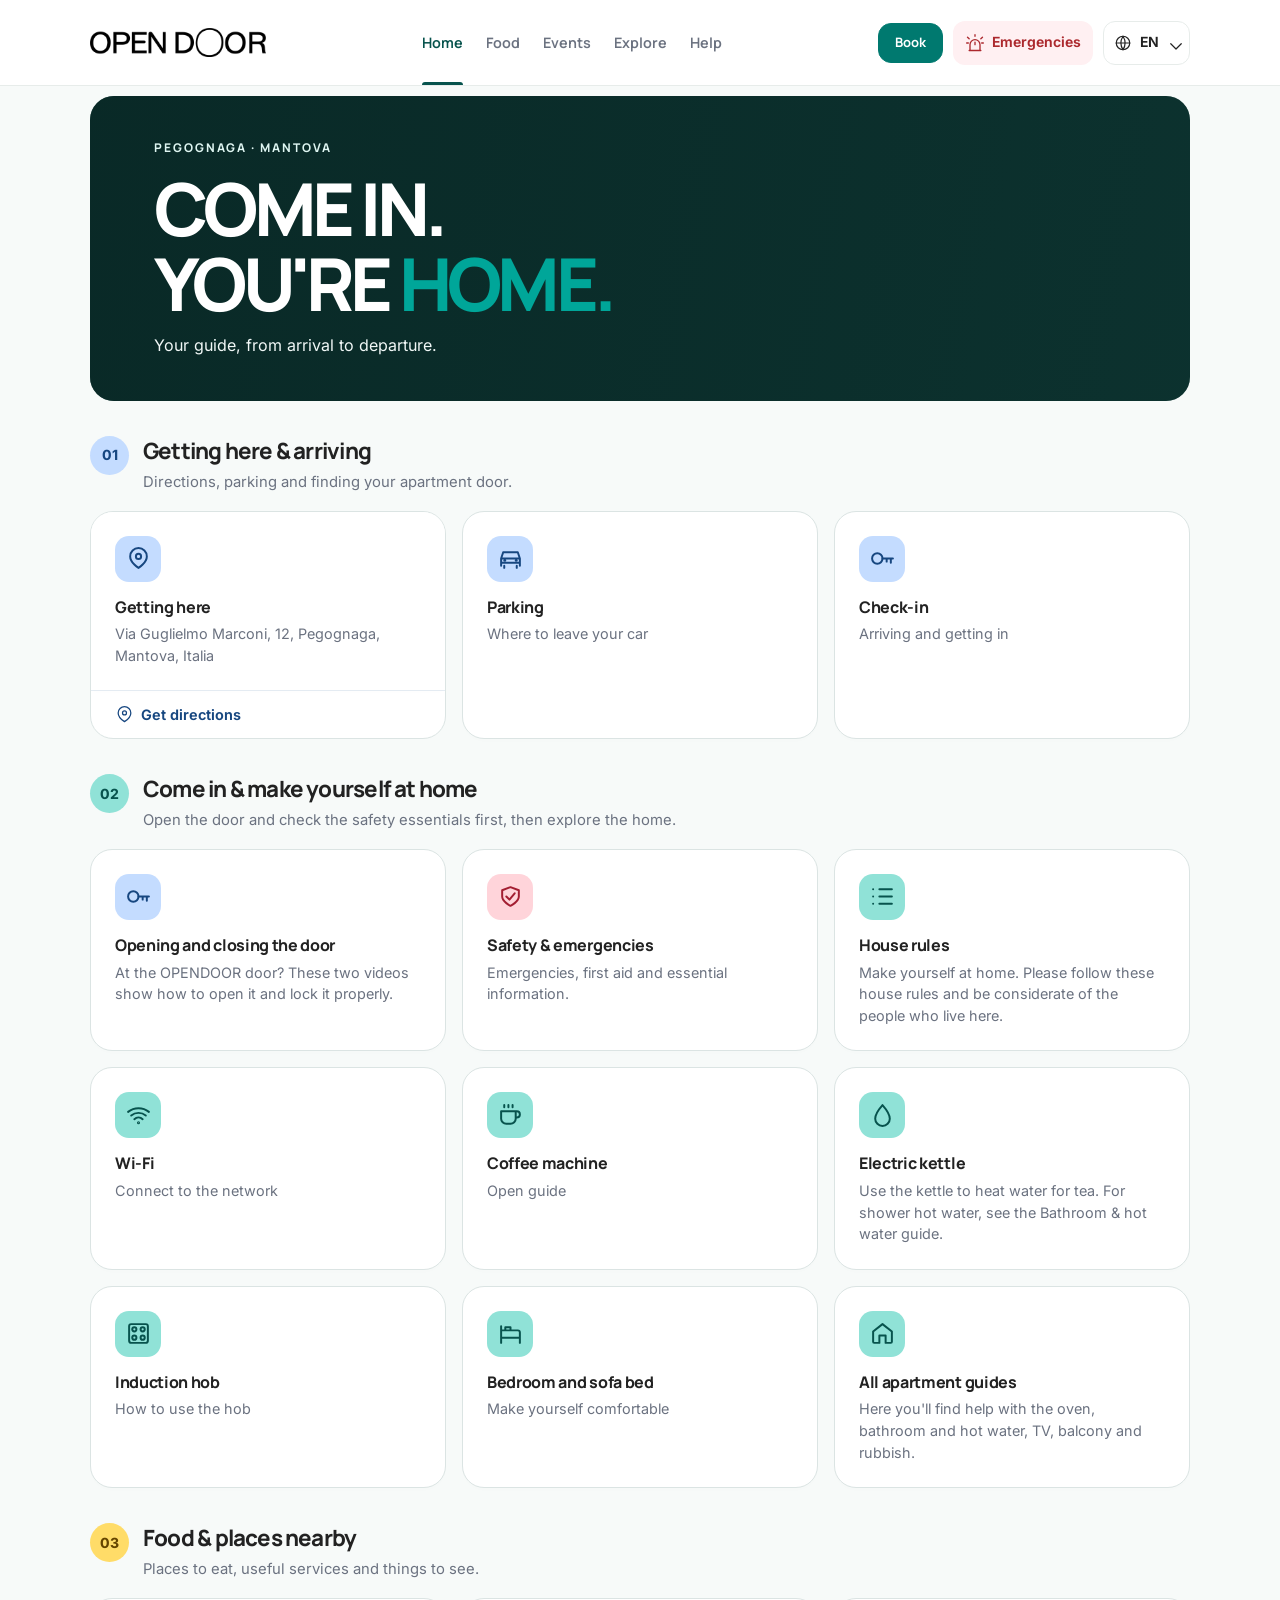
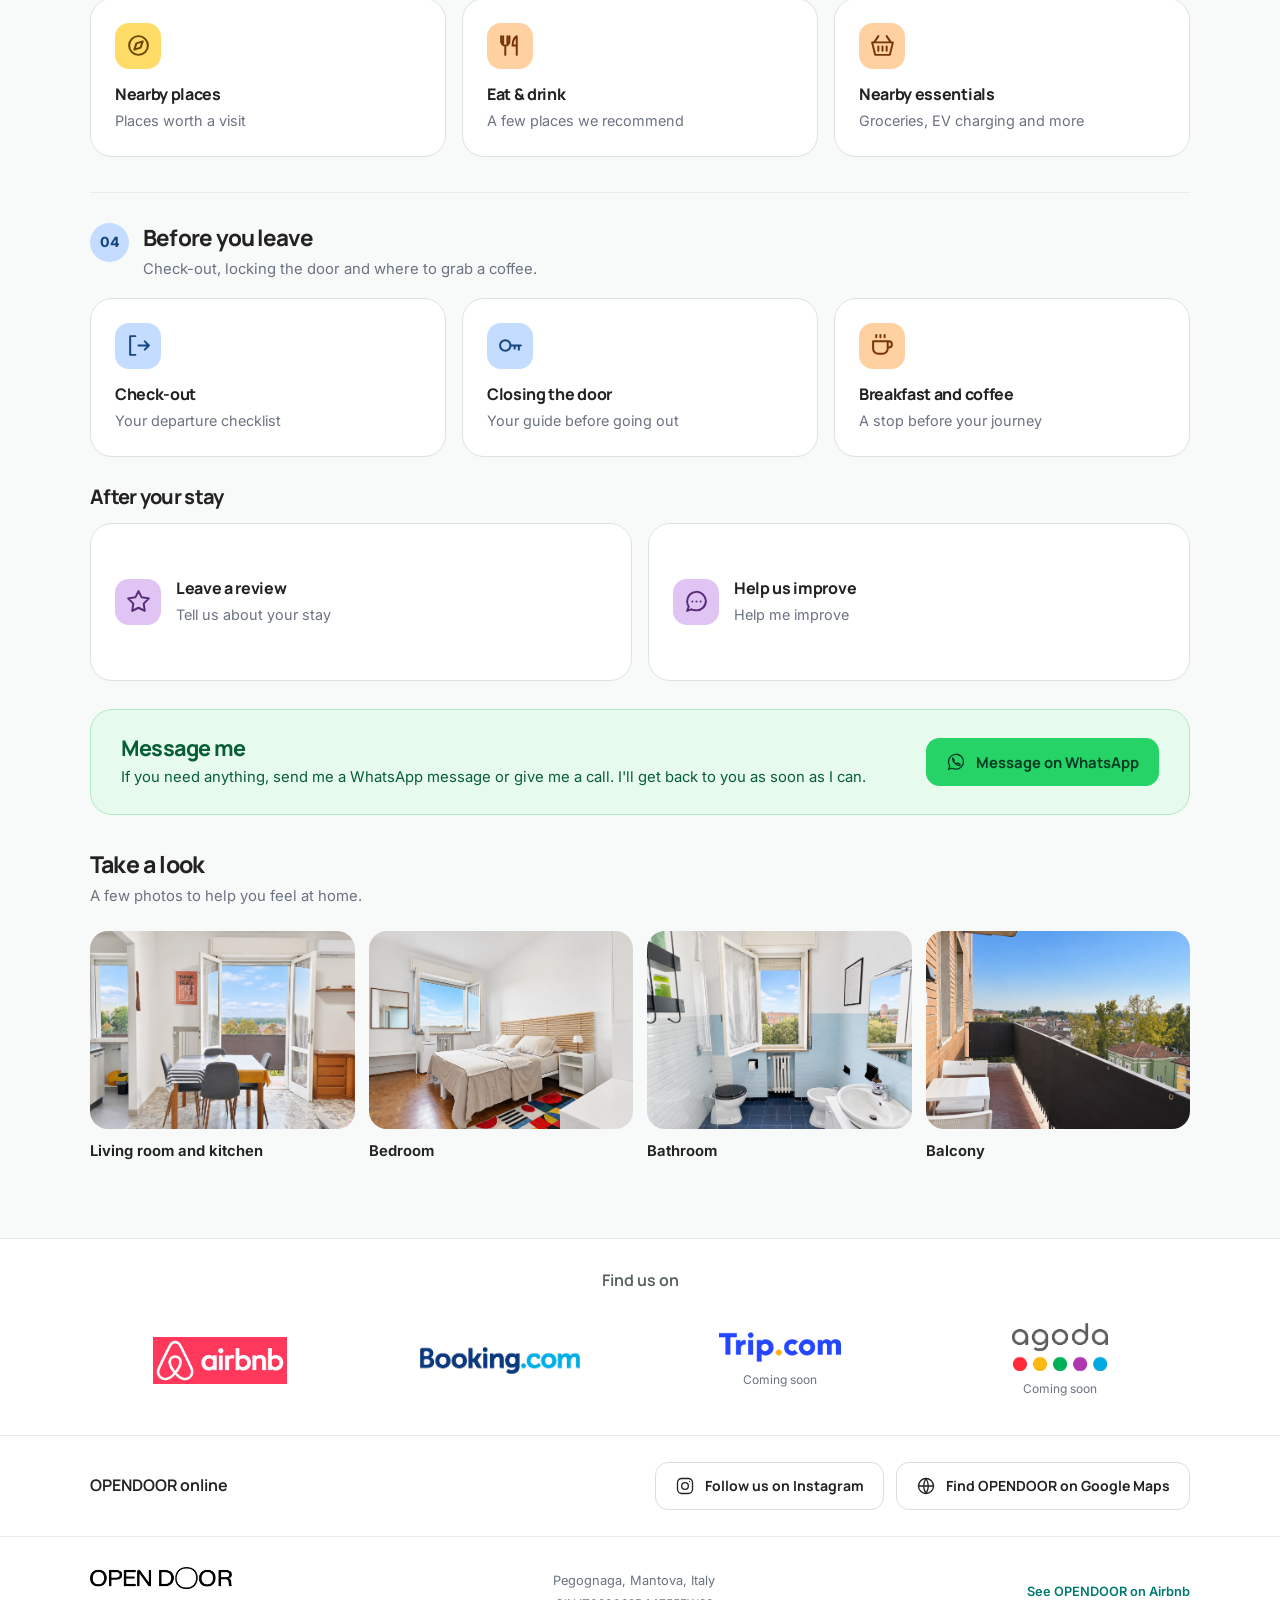
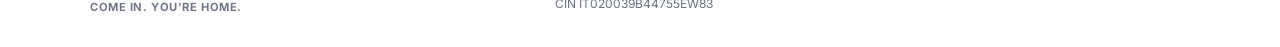
==== commit ff453328: "Refresh translated Guest Hub and Host Admin copy after editorial revision" ====
--- a/index.html
+++ b/index.html
@@ -11,7 +11,7 @@
   <link rel="icon" type="image/png" href="assets/images/favicon.png">
   <link rel="stylesheet" href="assets/styles.css?v=20261017-guest-flow-v2">
   <link rel="stylesheet" href="assets/journey.css?v=20261017-unified-house-guides">
-  <script defer src="assets/content.js?v=20261017-release-content"></script>
+  <script defer src="assets/content.js?v=20261017-copy-review"></script>
   <script defer src="assets/booking-links.js"></script>
   <script defer src="assets/guest-journey.js?v=20261017-guest-flow-v2"></script>
   <script defer src="assets/content-loader.js"></script>
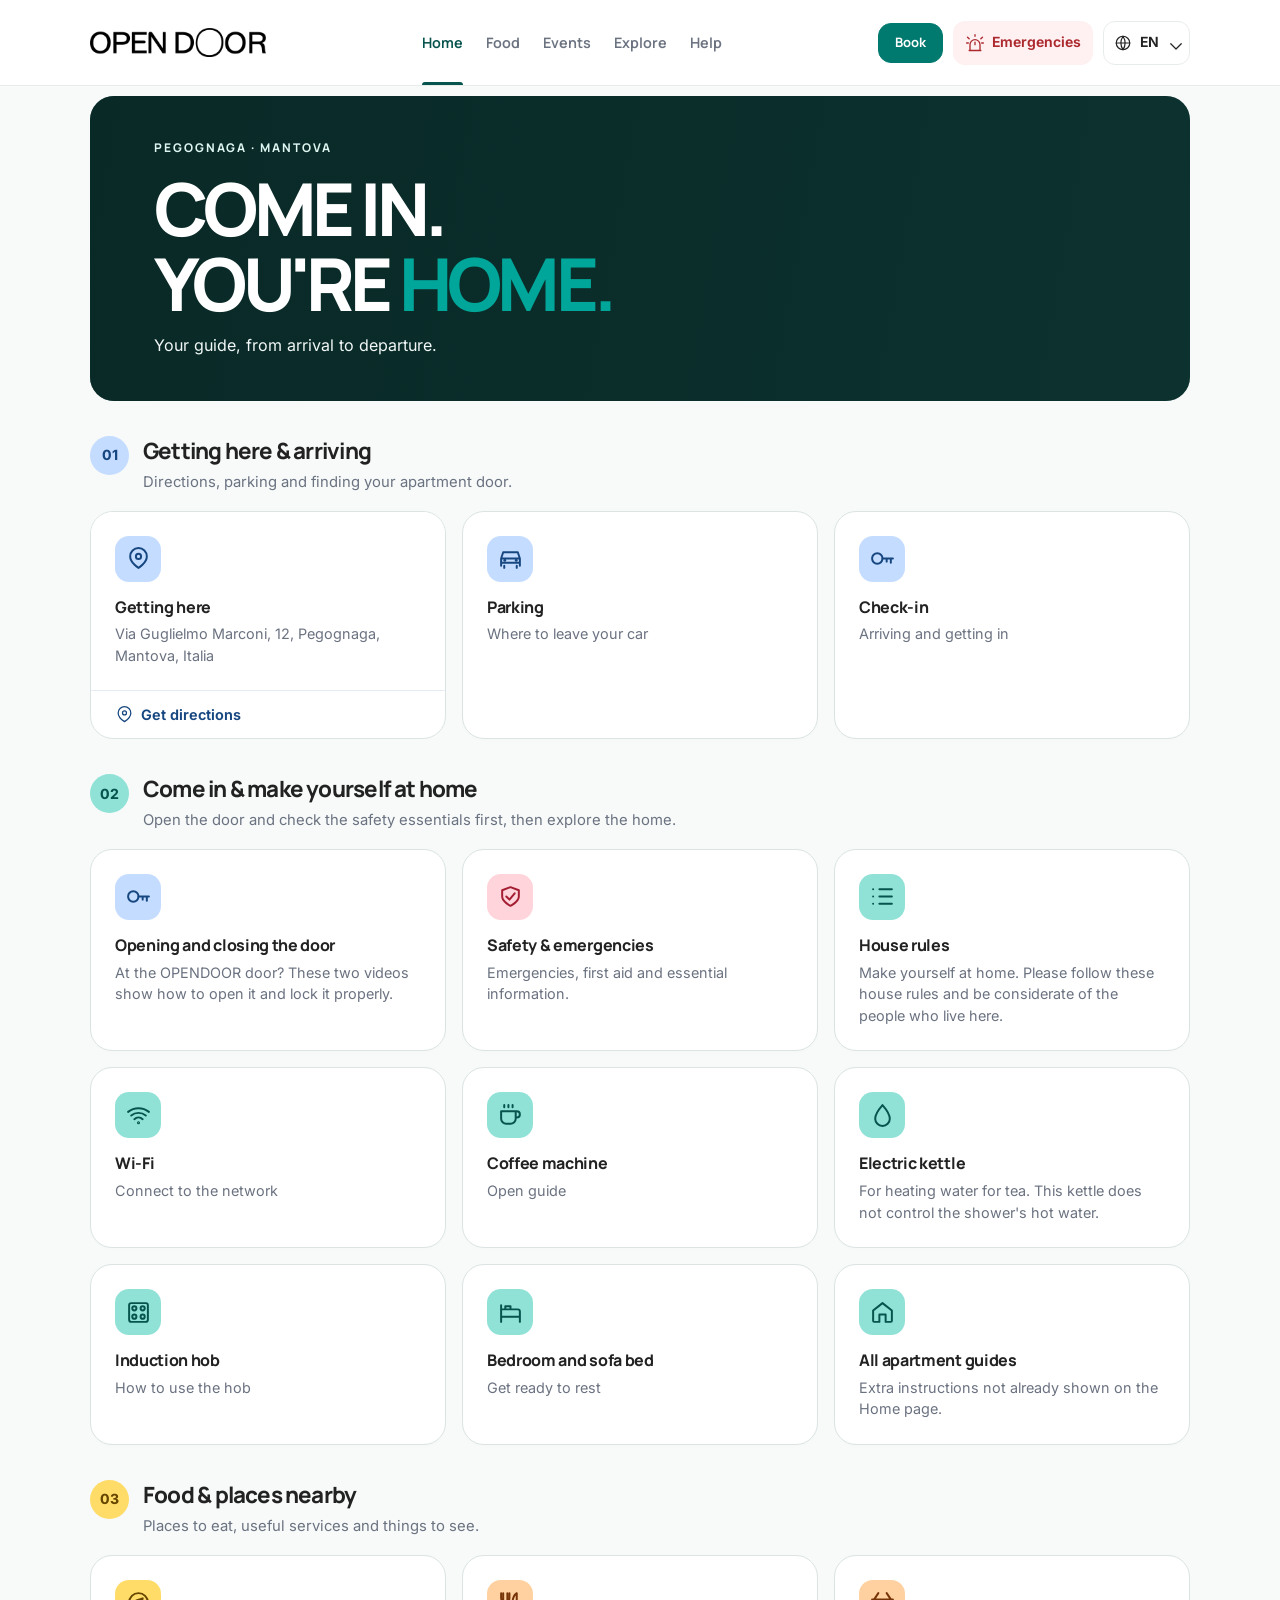
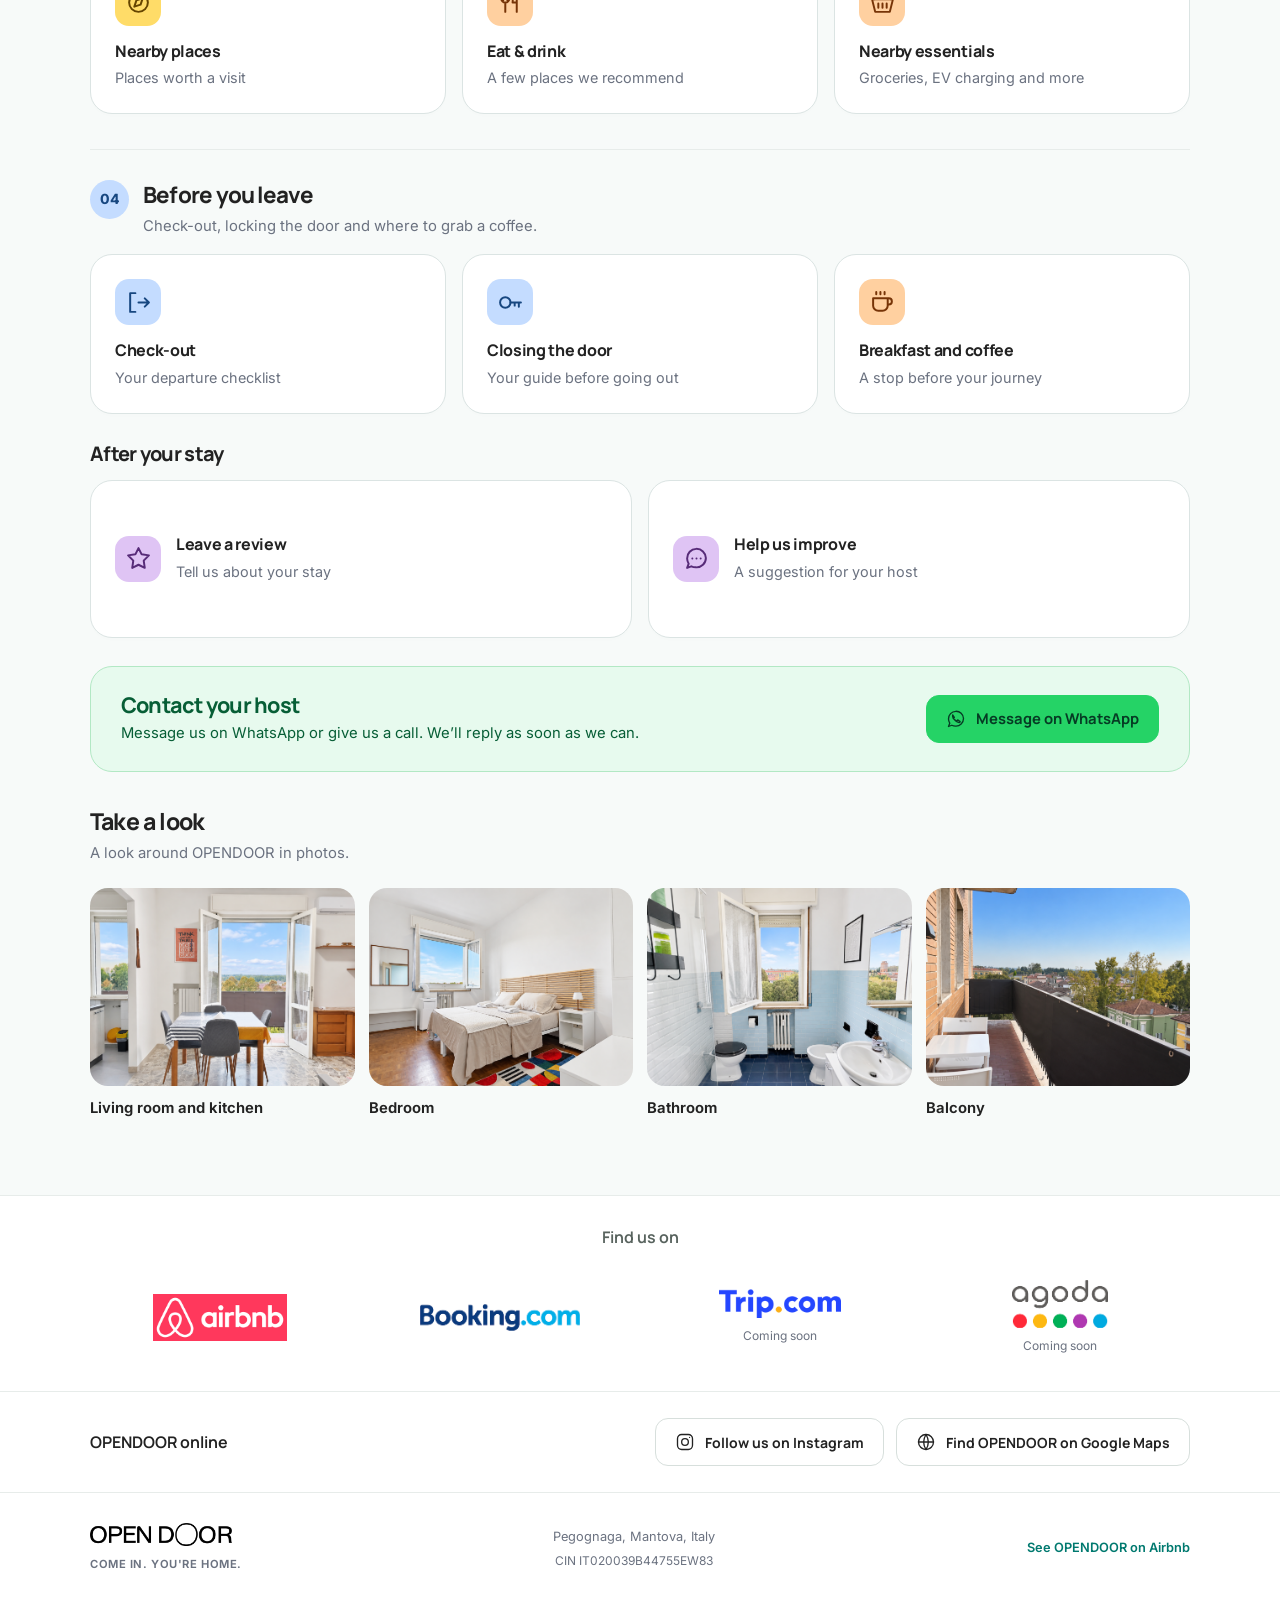
==== commit 7ccdbd8f: "Refresh Guest Hub content cache with corrected seven-language Host text" ====
--- a/index.html
+++ b/index.html
@@ -11,7 +11,7 @@
   <link rel="icon" type="image/png" href="assets/images/favicon.png">
   <link rel="stylesheet" href="assets/styles.css?v=20261017-guest-flow-v2">
   <link rel="stylesheet" href="assets/journey.css?v=20261017-unified-house-guides">
-  <script defer src="assets/content.js?v=20261017-copy-review"></script>
+  <script defer src="assets/content.js?v=20261017-host-corrections"></script>
   <script defer src="assets/booking-links.js"></script>
   <script defer src="assets/guest-journey.js?v=20261017-guest-flow-v2"></script>
   <script defer src="assets/content-loader.js"></script>
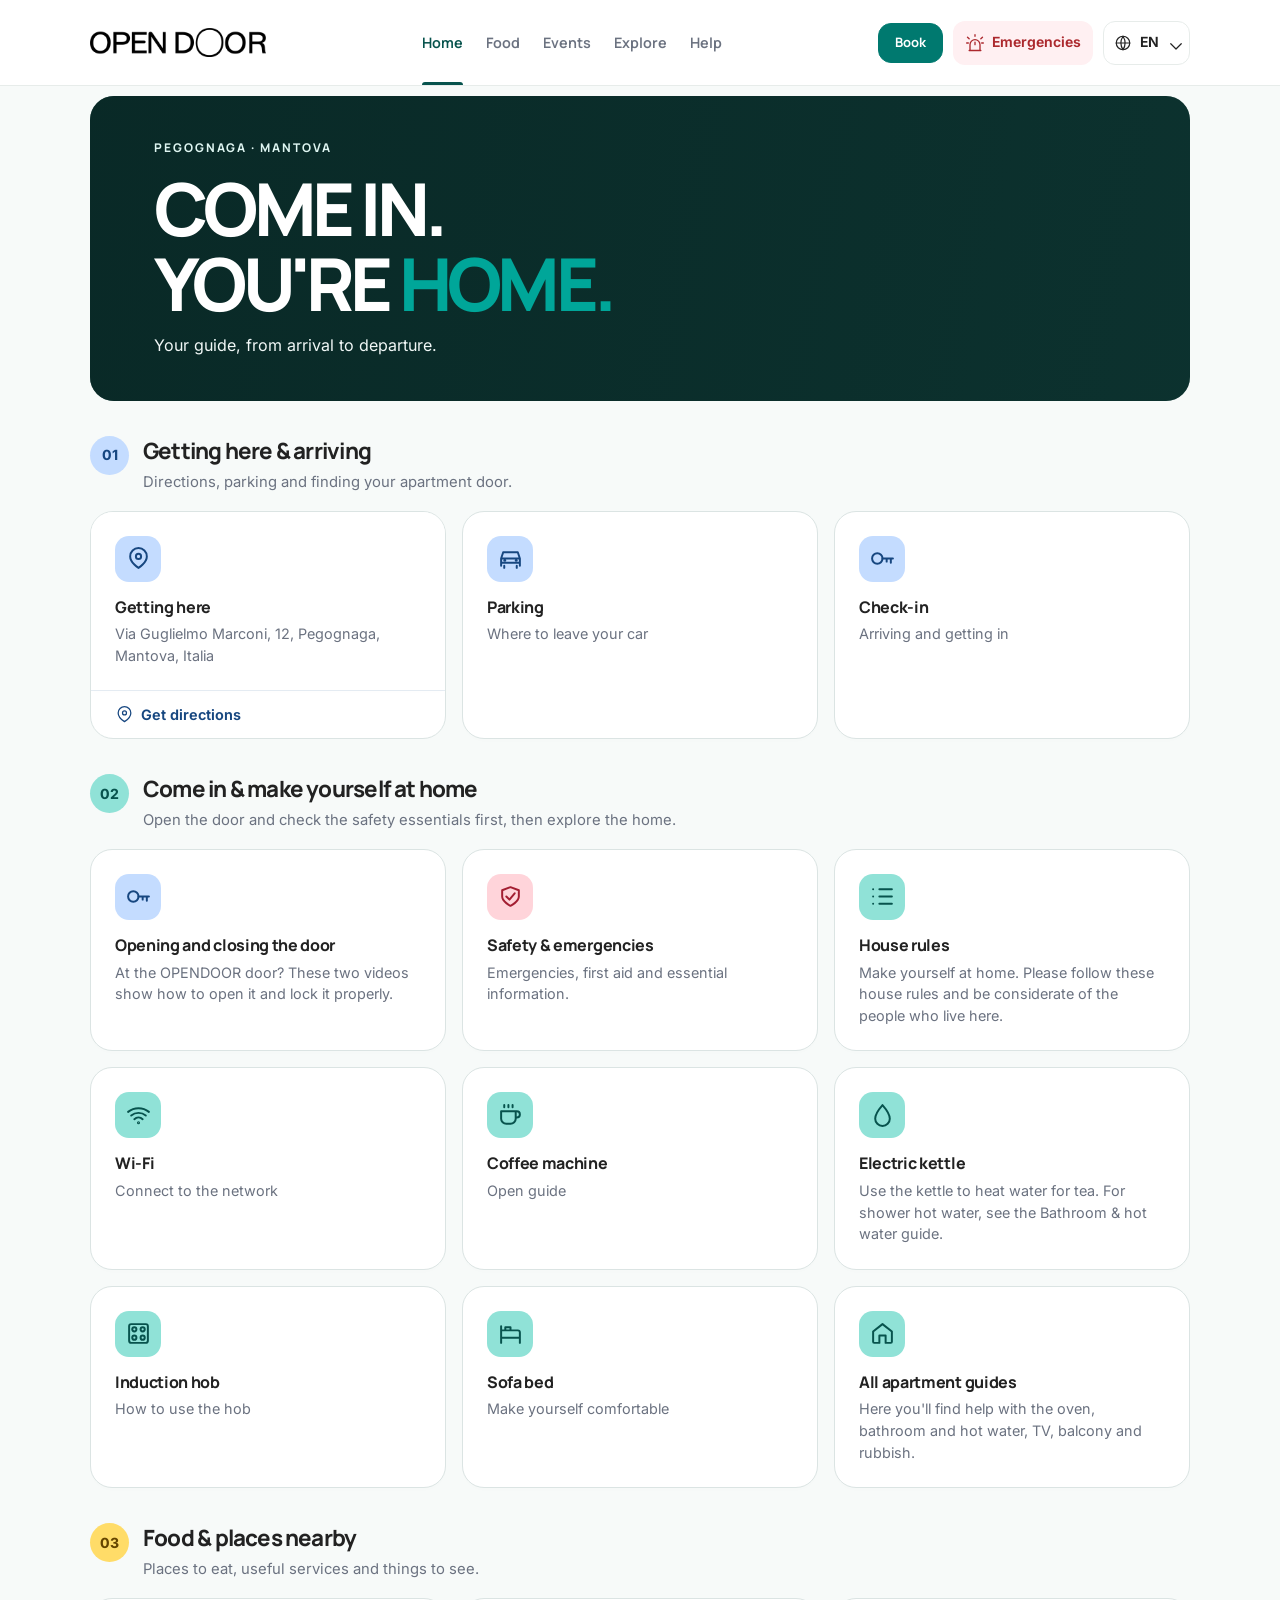
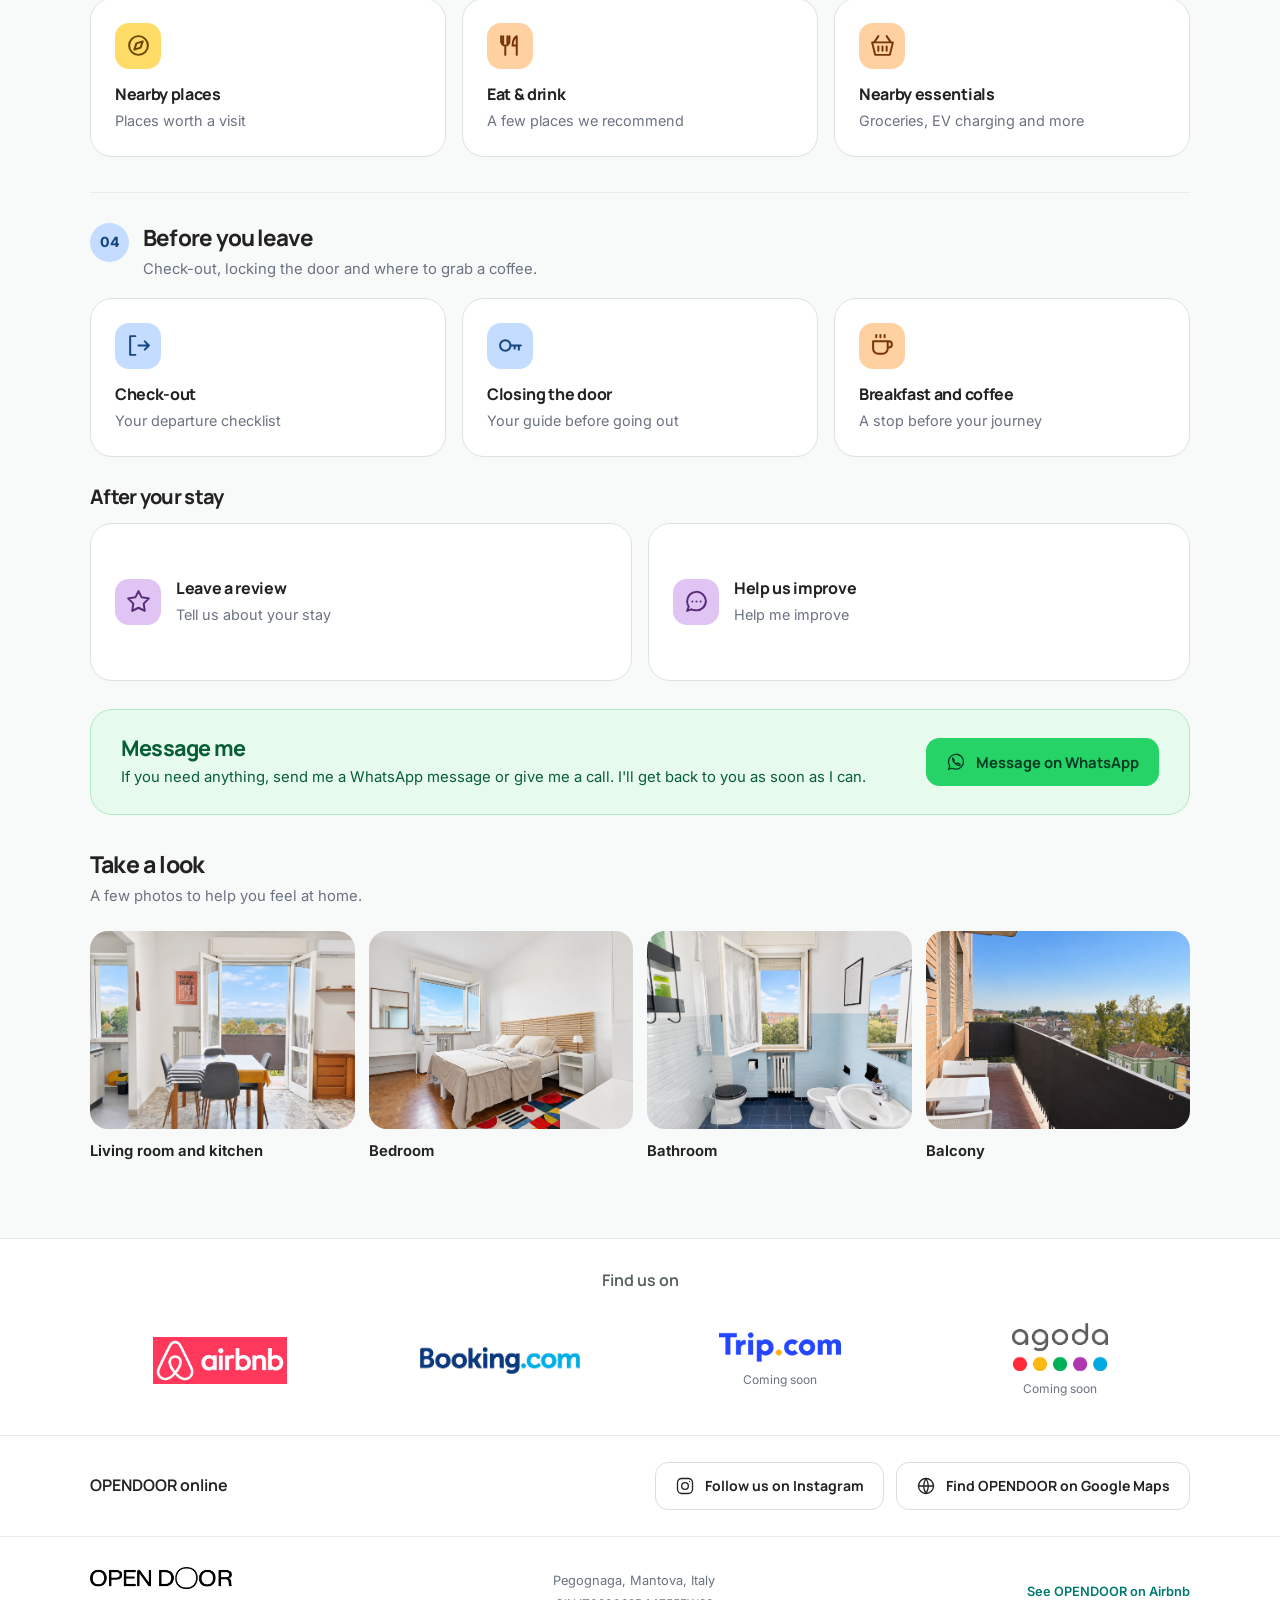
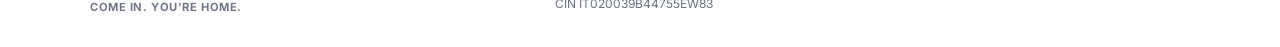
==== commit 08b61138: "Synchronize Host content draft with published seven-language content and images" ====
--- a/index.html
+++ b/index.html
@@ -11,7 +11,7 @@
   <link rel="icon" type="image/png" href="assets/images/favicon.png">
   <link rel="stylesheet" href="assets/styles.css?v=20261017-guest-flow-v2">
   <link rel="stylesheet" href="assets/journey.css?v=20261017-unified-house-guides">
-  <script defer src="assets/content.js?v=20261017-host-corrections"></script>
+  <script defer src="assets/content.js?v=20261017-rich-explore"></script>
   <script defer src="assets/booking-links.js"></script>
   <script defer src="assets/guest-journey.js?v=20261017-guest-flow-v2"></script>
   <script defer src="assets/content-loader.js"></script>
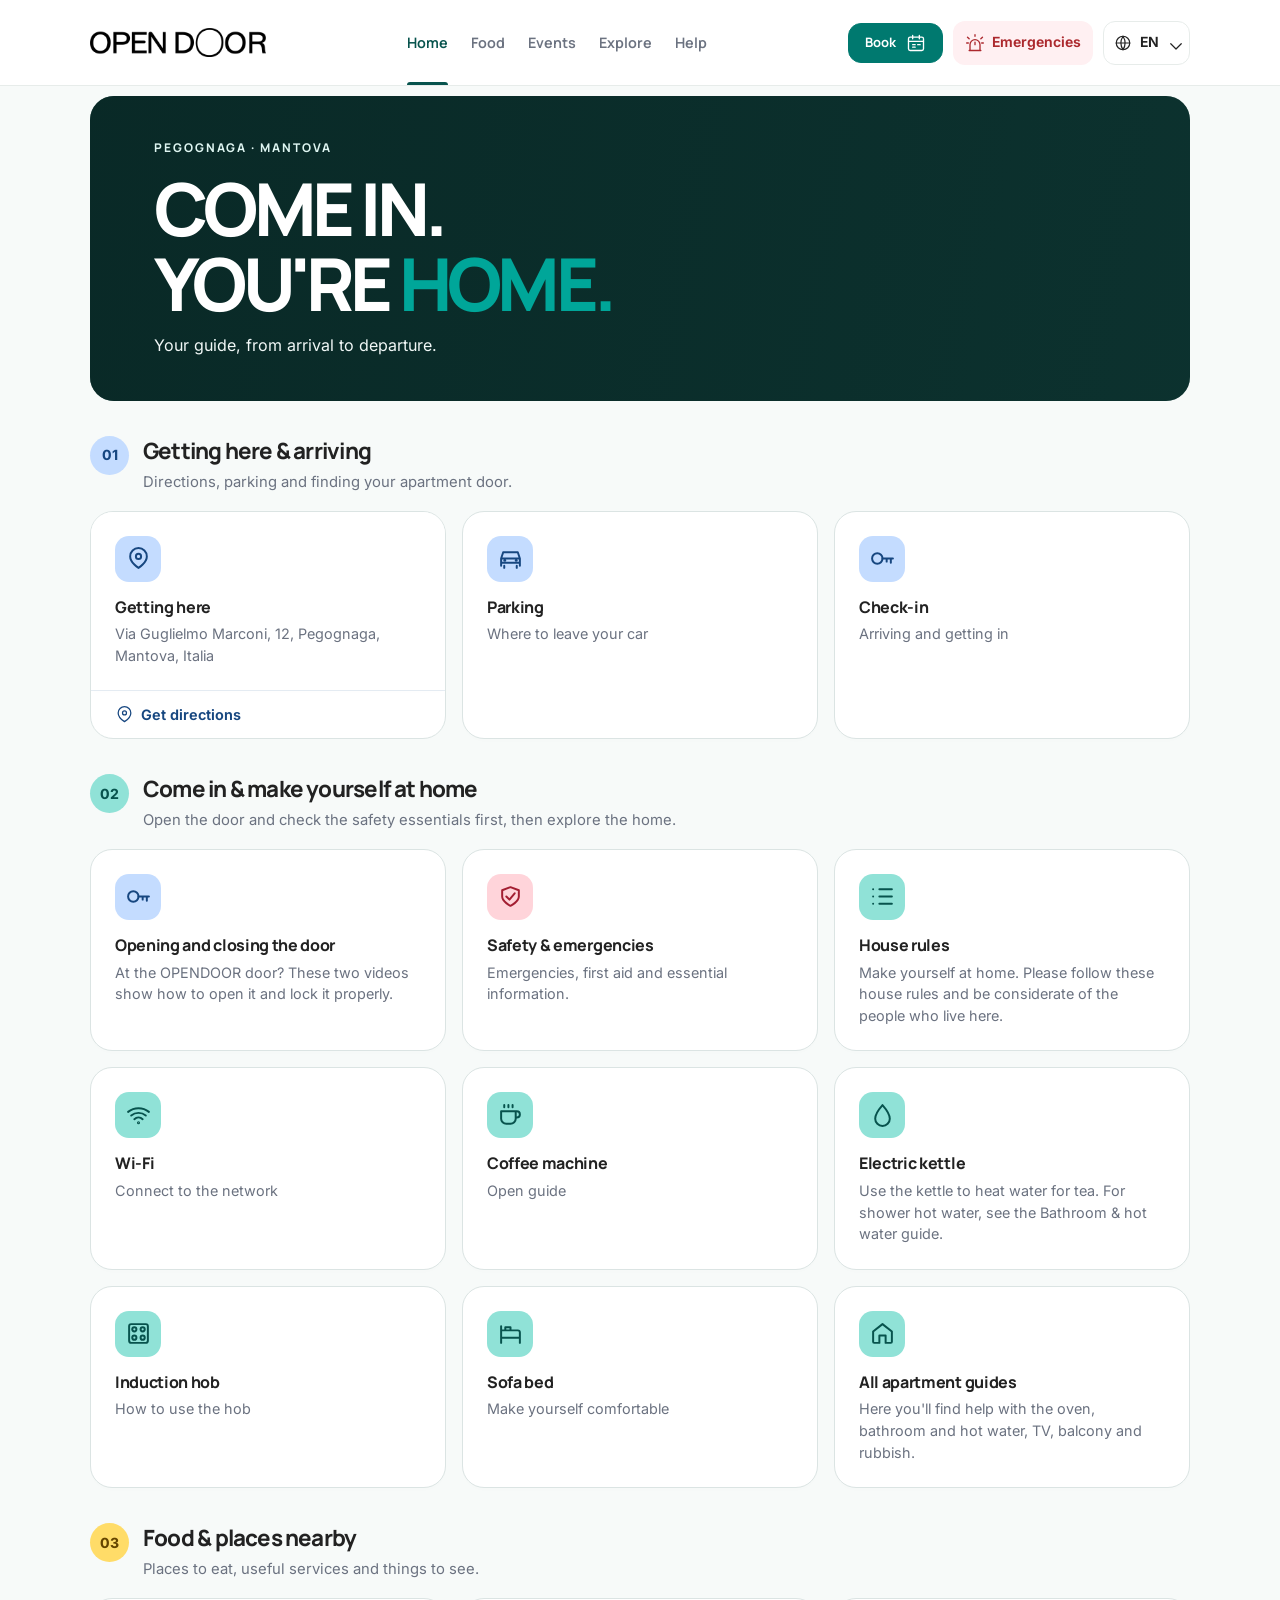
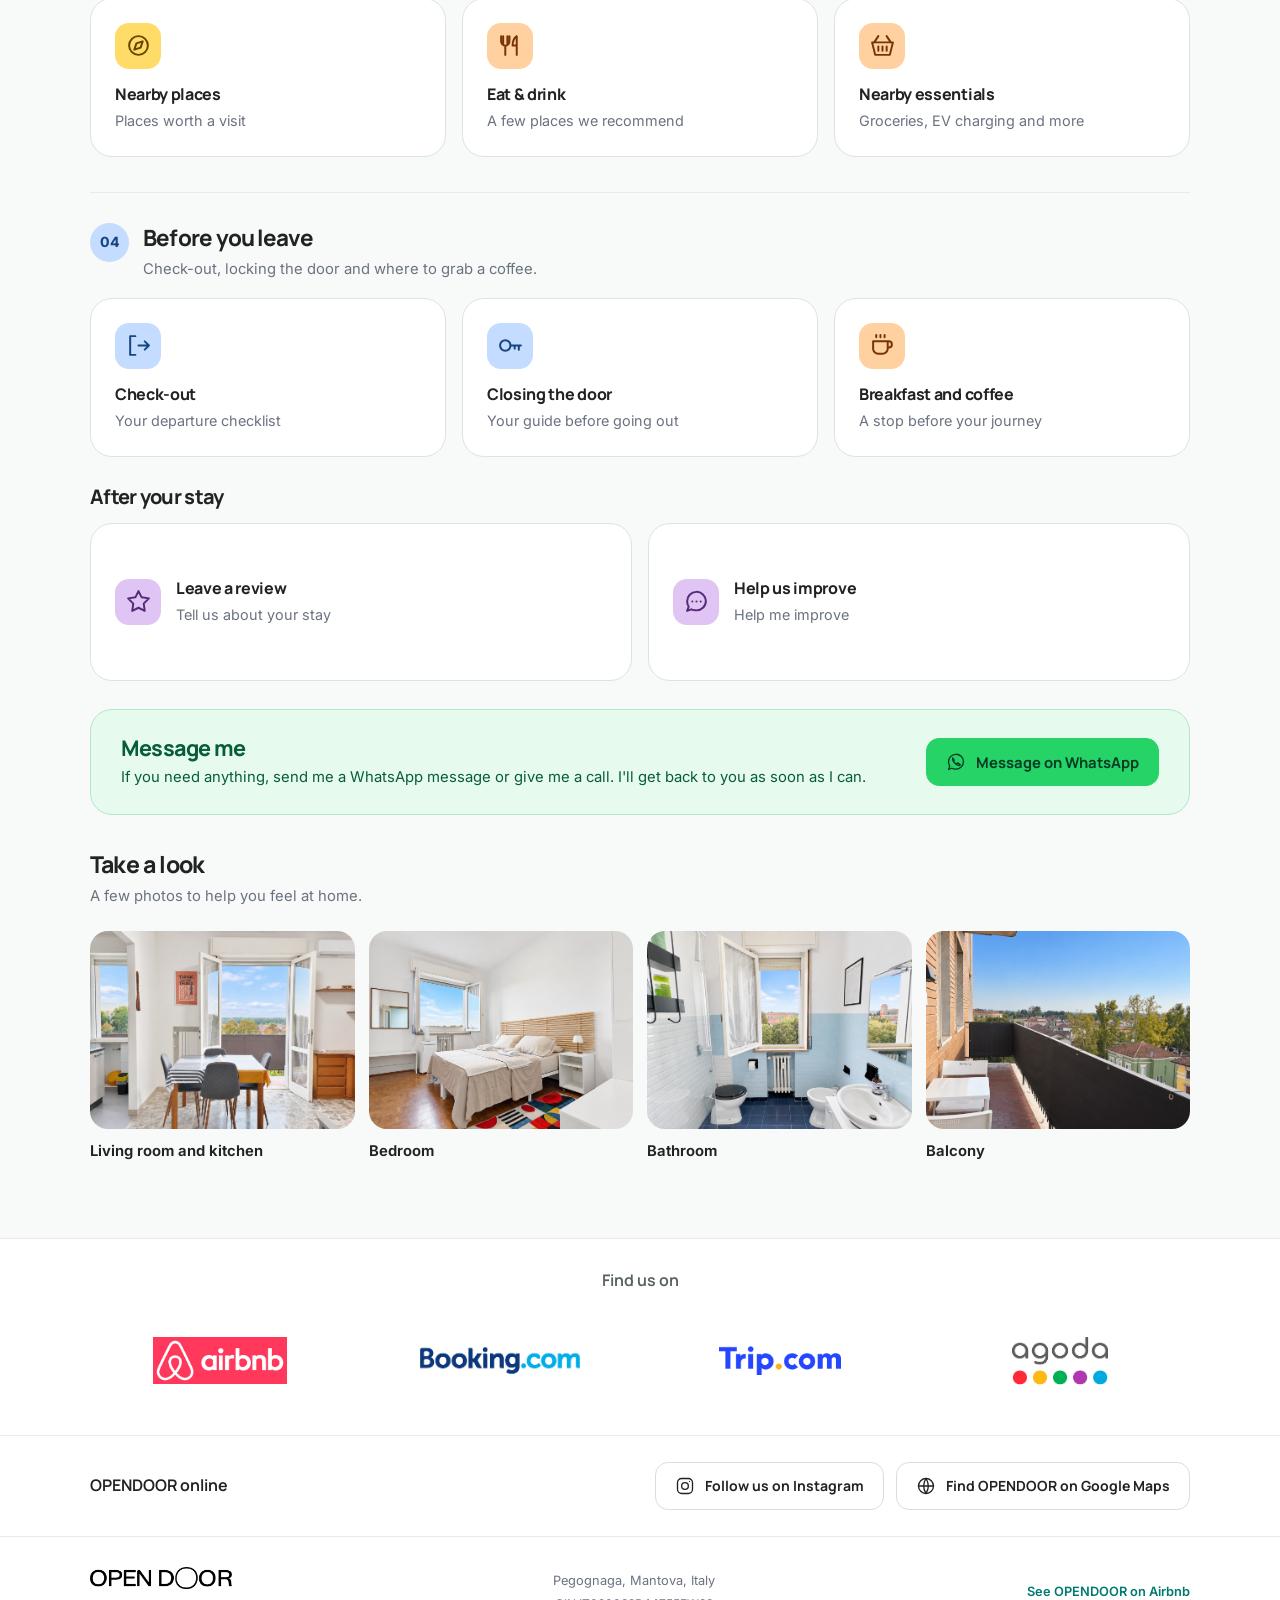
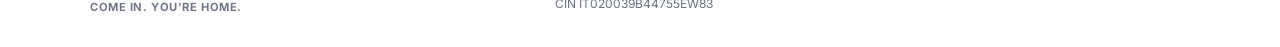
==== commit 9720b484: "Refresh OPENDOOR mobile header styles" ====
--- a/index.html
+++ b/index.html
@@ -9,9 +9,9 @@
   <meta name="description" content="Il Guest Hub di OPENDOOR a Pegognaga. Check-in, informazioni sulla casa, dintorni e aiuto, in sette lingue.">
   <title>OPENDOOR · Guest Hub</title>
   <link rel="icon" type="image/png" href="assets/images/favicon.png">
-  <link rel="stylesheet" href="assets/styles.css?v=20261017-guest-flow-v2">
+  <link rel="stylesheet" href="assets/styles.css?v=20261107-mobile-book">
   <link rel="stylesheet" href="assets/journey.css?v=20261017-unified-house-guides">
-  <script defer src="assets/content.js?v=20261017-rich-explore"></script>
+  <script defer src="assets/content.js?v=20261018-laundry-350m"></script>
   <script defer src="assets/booking-links.js"></script>
   <script defer src="assets/guest-journey.js?v=20261017-guest-flow-v2"></script>
   <script defer src="assets/content-loader.js"></script>
--- a/assets/styles.css
+++ b/assets/styles.css
@@ -315,7 +315,23 @@
 .booking-card .button{margin-top:auto}
 .booking-pending{display:inline-flex;align-items:center;min-height:48px;padding:12px 19px;border:1px solid var(--line);border-radius:13px;background:var(--bg);color:var(--muted);font-size:.925rem;font-weight:600;margin-top:auto}
 .booking-note{max-width:720px;color:var(--muted);font-size:14px;line-height:1.7;margin-top:24px}
-@media(max-width:600px){.booking-grid{grid-template-columns:1fr}.header-book{display:none}.header-actions{gap:8px}}
+@media(max-width:600px){
+  .booking-grid{grid-template-columns:1fr}
+  .header-inner{padding-inline:clamp(10px,3.2vw,16px);gap:6px}
+  .brand{min-width:0}
+  .brand img{width:clamp(110px,35vw,145px)}
+  .header-actions{gap:4px;flex-shrink:0}
+  .header-book{display:inline-flex;min-height:40px;padding:8px 10px;border-radius:12px;font-size:12px;line-height:1.2}
+  .header-book svg{display:none}
+  .emergency-link{min-height:40px;padding:8px}
+  .lang-trigger{min-height:40px;min-width:56px;padding:8px 6px;gap:5px}
+  .lang-trigger svg{width:17px;height:17px}
+}
+@media(max-width:359px){
+  .header-book{width:40px;min-width:40px;padding:8px}
+  .header-book-label{display:none}
+  .header-book svg{display:block;width:20px;height:20px}
+}
 
 /* Keep native link activation and pinch zoom; avoid double-tap delays on controls. */
 a[href],button,summary{touch-action:manipulation}
